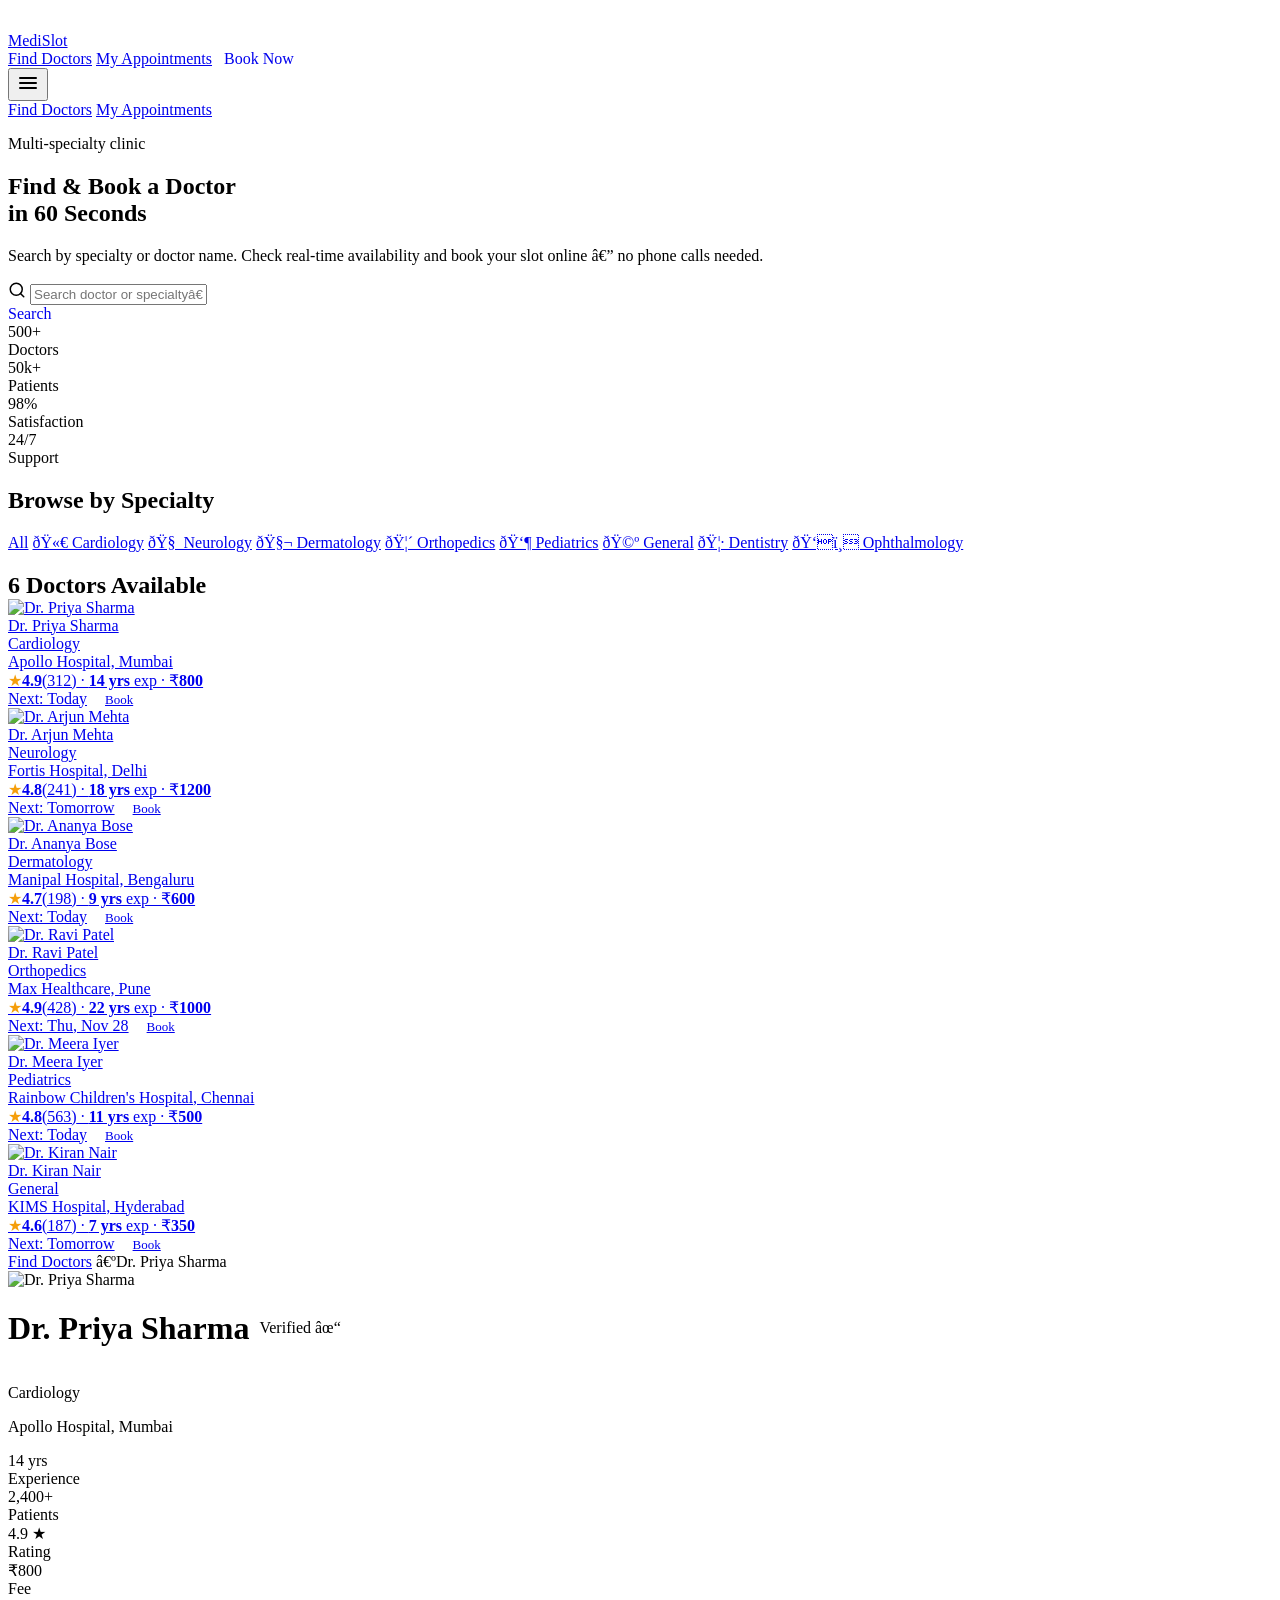
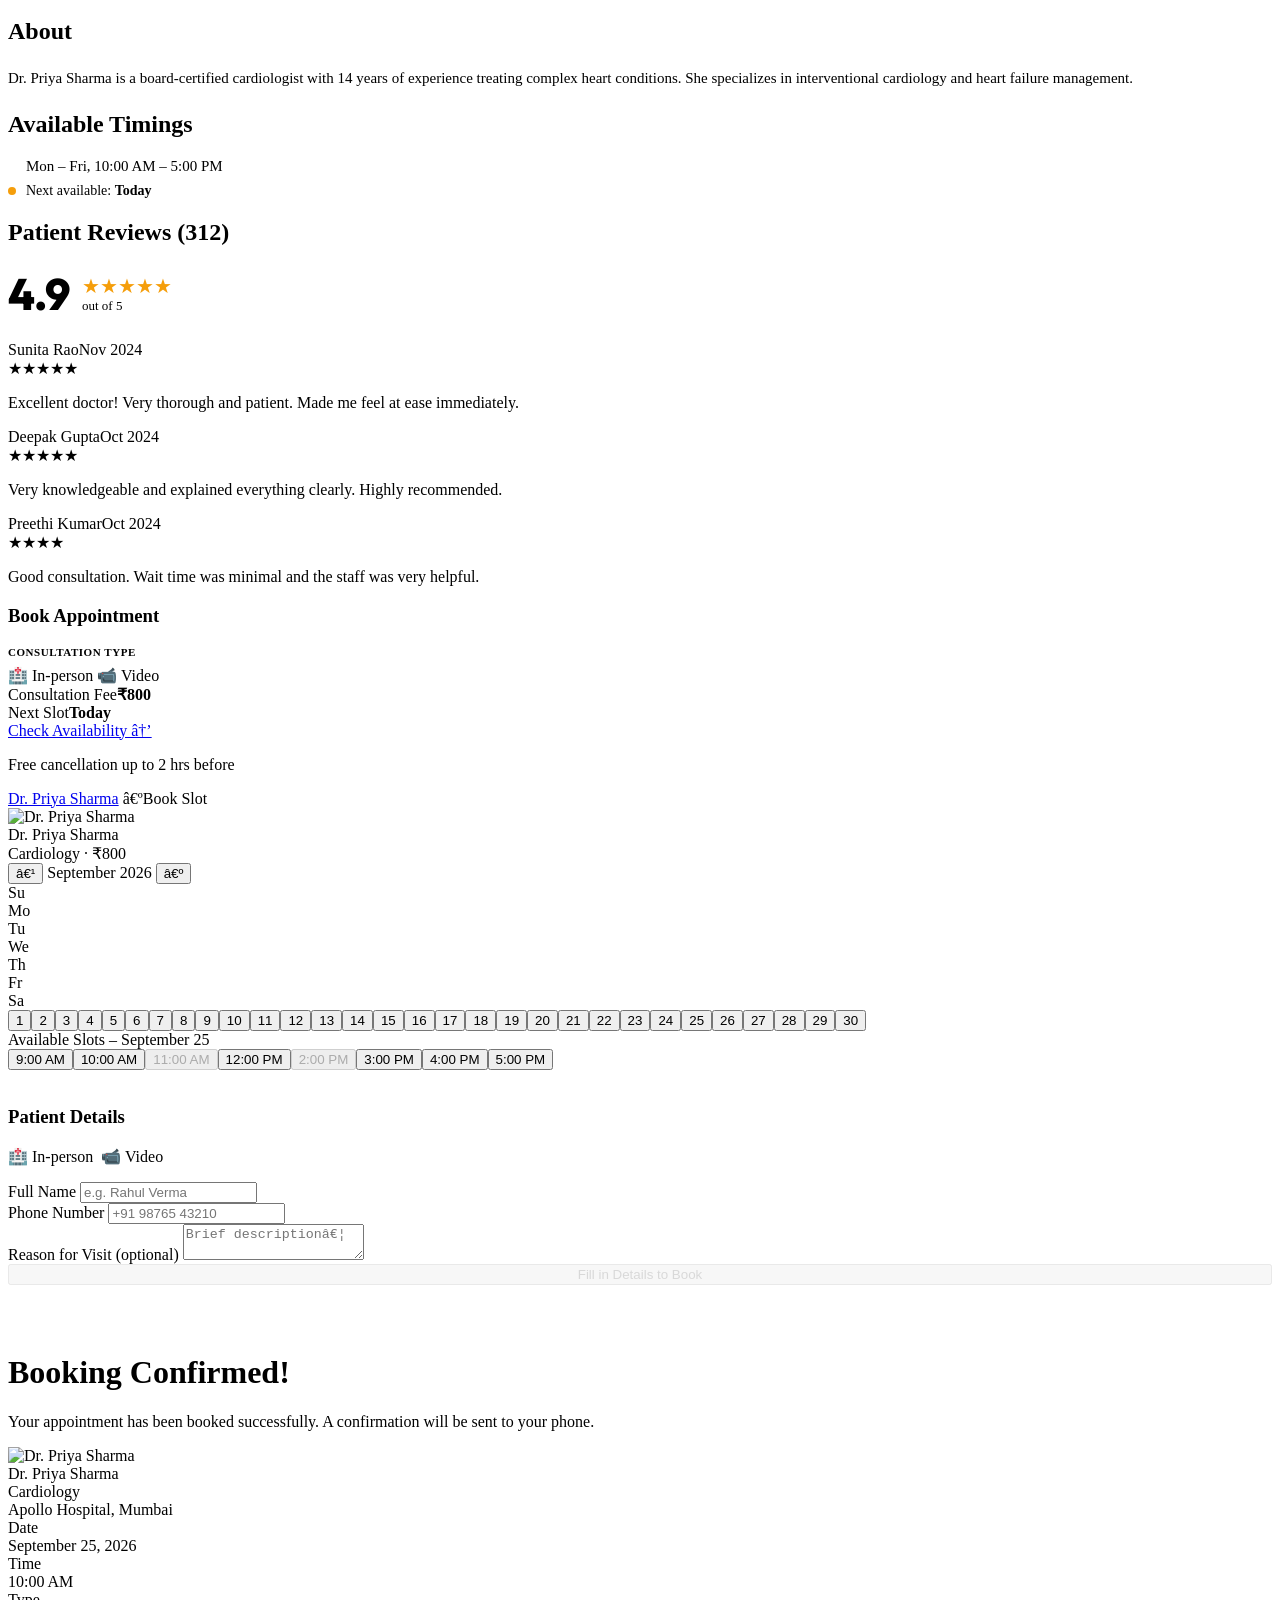
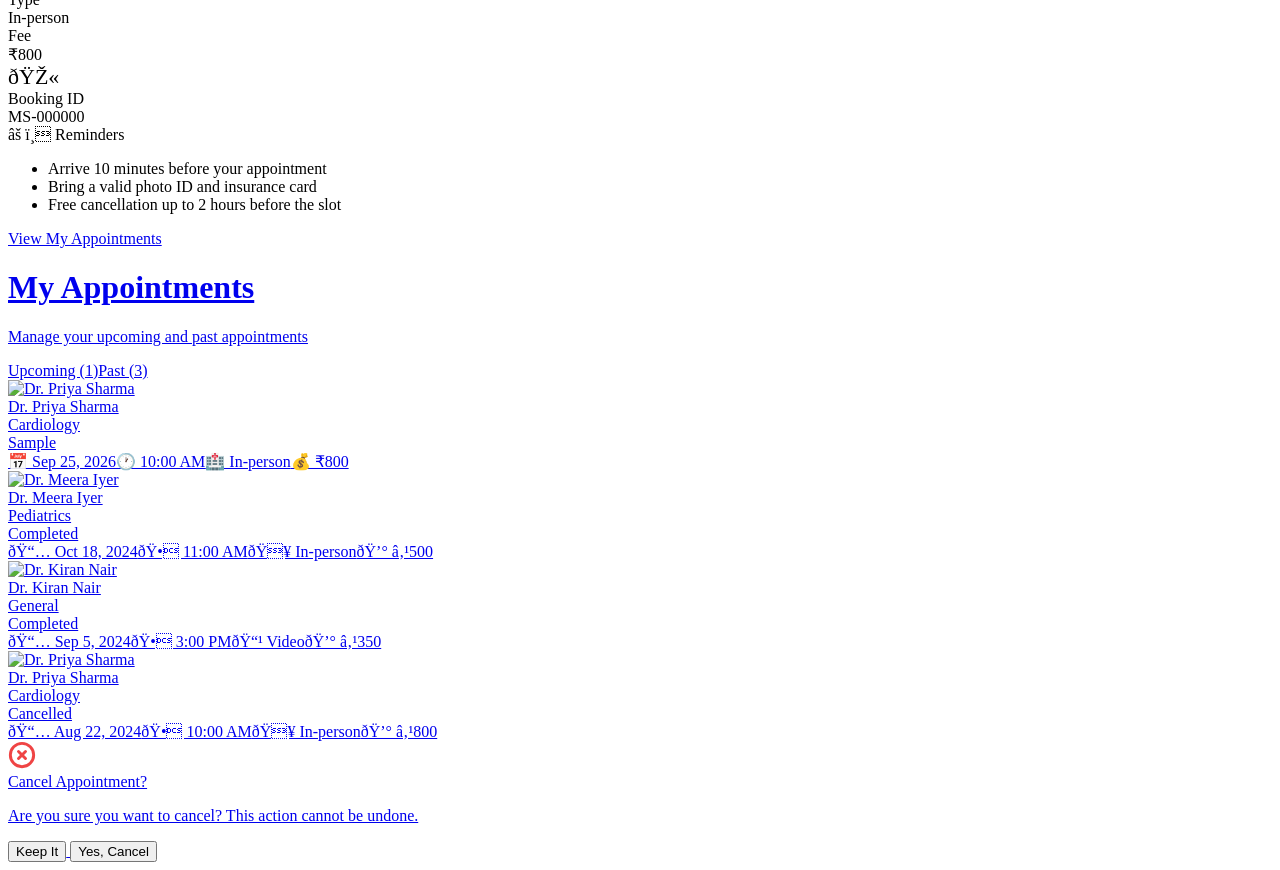
==== index.html @ db2e8d48 "Add files via upload" ====
﻿<!DOCTYPE html>
<html lang="en">
<head>
  <meta charset="UTF-8" />
  <meta name="viewport" content="width=device-width, initial-scale=1.0" />
  <title>MediSlot â€“ Doctor Appointment Booking</title>
  <link rel="preconnect" href="https://fonts.googleapis.com" />
  <link rel="preconnect" href="https://fonts.gstatic.com" crossorigin />
  <link href="https://fonts.googleapis.com/css2?family=Outfit:wght@400;500;600;700;800&family=Inter:wght@400;500;600&display=swap" rel="stylesheet" />
  <link rel="stylesheet" href="css/style.css" />
  </head>
<body>


<!-- NAV -->
<nav class="nav">
  <div class="container nav-inner">
    <a class="nav-logo" href="#home">
      <div class="nav-logo-icon">
        <svg width="20" height="20" viewBox="0 0 24 24" fill="none" stroke="white" stroke-width="2.5" stroke-linecap="round" stroke-linejoin="round"><path d="M22 12h-4l-3 9L9 3l-3 9H2"/></svg>
      </div>
      <span class="nav-logo-text">MediSlot</span>
    </a>
    <div class="nav-links">
      <a class="nav-link active" href="#home">Find Doctors</a>
      <a class="nav-link" href="#appointments">My Appointments</a>
      <a class="btn btn-primary" style="margin-left:8px;text-decoration:none" href="#booking">Book Now</a>
    </div>
    <button class="hamburger" aria-label="Menu">
      <svg width="24" height="24" viewBox="0 0 24 24" fill="none" stroke="currentColor" stroke-width="2" stroke-linecap="round">
        <line x1="4" y1="7" x2="20" y2="7"/><line x1="4" y1="12" x2="20" y2="12"/><line x1="4" y1="17" x2="20" y2="17"/>
      </svg>
    </button>
  </div>
  <div class="mobile-menu" id="mobileMenu">
    <a class="mobile-link active" href="#home">Find Doctors</a>
    <a class="mobile-link" href="#appointments">My Appointments</a>
  </div>
</nav>

<!-- â•â• SCREEN: HOME â•â• -->
<div class="screen active" id="home">
  <section class="hero">
    <div class="container">
      <p class="hero-eyebrow">Multi-specialty clinic</p>
      <h1 class="hero-title">Find &amp; Book a Doctor<br>in 60 Seconds</h1>
      <p class="hero-sub">Search by specialty or doctor name. Check real-time availability and book your slot online â€” no phone calls needed.</p>
      <div class="hero-search">
        <div class="hero-input-wrap">
          <svg width="18" height="18" viewBox="0 0 24 24" fill="none" stroke="currentColor" stroke-width="2" stroke-linecap="round"><circle cx="11" cy="11" r="8"/><path d="m21 21-4.35-4.35"/></svg>
          <input class="hero-input" id="searchInput" type="text" placeholder="Search doctor or specialtyâ€¦" />
        </div>
        <a class="hero-search-btn btn" href="#doctors" style="text-decoration:none">Search</a>
      </div>
      <div class="hero-stats">
        <div><div class="stat-num">500+</div><div class="stat-lbl">Doctors</div></div>
        <div><div class="stat-num">50k+</div><div class="stat-lbl">Patients</div></div>
        <div><div class="stat-num">98%</div><div class="stat-lbl">Satisfaction</div></div>
        <div><div class="stat-num">24/7</div><div class="stat-lbl">Support</div></div>
      </div>
    </div>
  </section>

  <section class="specialties">
    <div class="container">
      <h2 class="section-title">Browse by Specialty</h2>
      <div class="chips">
        <a class="chip" href="#doctors">All</a>
        <a class="chip" href="#doctors">ðŸ«€ Cardiology</a>
        <a class="chip" href="#doctors">ðŸ§  Neurology</a>
        <a class="chip" href="#doctors">ðŸ§¬ Dermatology</a>
        <a class="chip" href="#doctors">ðŸ¦´ Orthopedics</a>
        <a class="chip" href="#doctors">ðŸ‘¶ Pediatrics</a>
        <a class="chip" href="#doctors">ðŸ©º General</a>
        <a class="chip" href="#doctors">ðŸ¦· Dentistry</a>
        <a class="chip" href="#doctors">ðŸ‘ï¸ Ophthalmology</a>
      </div>
    </div>
  </section>

  <section class="doctors" id="doctors">
    <div class="container">
      <div class="doctors-header">
        <h2 class="section-title" id="docCount" style="margin-bottom:0">6 Doctors Available</h2>
      </div>
      <div class="doctors-grid"><a class="card doc-card" href="#profile" aria-label="View Dr. Priya Sharma profile">
 <div class="doc-card-top"><img src="https://images.unsplash.com/photo-1559839734-2b71ea197ec2?w=200&amp;h=200&amp;fit=crop&amp;auto=format" alt="Dr. Priya Sharma" class="doc-avatar"><div style="flex:1;min-width:0"><div class="doc-name">Dr. Priya Sharma</div><div class="doc-spec">Cardiology</div><div class="doc-hosp">Apollo Hospital, Mumbai</div></div></div>
 <div class="doc-meta"><span style="color:#f59e0b">&#9733;</span><strong>4.9</strong><span>(312)</span>&nbsp;&middot;&nbsp;<strong>14 yrs</strong> exp&nbsp;&middot;&nbsp;&#8377;<strong>800</strong></div>
 <div class="doc-footer"><span class="badge badge-teal">Next: Today</span><span class="btn btn-primary" style="padding:8px 18px;font-size:13px">Book</span></div></a><a class="card doc-card" href="#profile" aria-label="View Dr. Arjun Mehta profile">
 <div class="doc-card-top"><img src="https://images.unsplash.com/photo-1612349317150-e413f6a5b16d?w=200&amp;h=200&amp;fit=crop&amp;auto=format" alt="Dr. Arjun Mehta" class="doc-avatar"><div style="flex:1;min-width:0"><div class="doc-name">Dr. Arjun Mehta</div><div class="doc-spec">Neurology</div><div class="doc-hosp">Fortis Hospital, Delhi</div></div></div>
 <div class="doc-meta"><span style="color:#f59e0b">&#9733;</span><strong>4.8</strong><span>(241)</span>&nbsp;&middot;&nbsp;<strong>18 yrs</strong> exp&nbsp;&middot;&nbsp;&#8377;<strong>1200</strong></div>
 <div class="doc-footer"><span class="badge badge-teal">Next: Tomorrow</span><span class="btn btn-primary" style="padding:8px 18px;font-size:13px">Book</span></div></a><a class="card doc-card" href="#profile" aria-label="View Dr. Ananya Bose profile">
 <div class="doc-card-top"><img src="https://images.unsplash.com/photo-1594824476967-48c8b964273f?w=200&amp;h=200&amp;fit=crop&amp;auto=format" alt="Dr. Ananya Bose" class="doc-avatar"><div style="flex:1;min-width:0"><div class="doc-name">Dr. Ananya Bose</div><div class="doc-spec">Dermatology</div><div class="doc-hosp">Manipal Hospital, Bengaluru</div></div></div>
 <div class="doc-meta"><span style="color:#f59e0b">&#9733;</span><strong>4.7</strong><span>(198)</span>&nbsp;&middot;&nbsp;<strong>9 yrs</strong> exp&nbsp;&middot;&nbsp;&#8377;<strong>600</strong></div>
 <div class="doc-footer"><span class="badge badge-teal">Next: Today</span><span class="btn btn-primary" style="padding:8px 18px;font-size:13px">Book</span></div></a><a class="card doc-card" href="#profile" aria-label="View Dr. Ravi Patel profile">
 <div class="doc-card-top"><img src="https://images.unsplash.com/photo-1582750433449-648ed127bb54?w=200&amp;h=200&amp;fit=crop&amp;auto=format" alt="Dr. Ravi Patel" class="doc-avatar"><div style="flex:1;min-width:0"><div class="doc-name">Dr. Ravi Patel</div><div class="doc-spec">Orthopedics</div><div class="doc-hosp">Max Healthcare, Pune</div></div></div>
 <div class="doc-meta"><span style="color:#f59e0b">&#9733;</span><strong>4.9</strong><span>(428)</span>&nbsp;&middot;&nbsp;<strong>22 yrs</strong> exp&nbsp;&middot;&nbsp;&#8377;<strong>1000</strong></div>
 <div class="doc-footer"><span class="badge badge-teal">Next: Thu, Nov 28</span><span class="btn btn-primary" style="padding:8px 18px;font-size:13px">Book</span></div></a><a class="card doc-card" href="#profile" aria-label="View Dr. Meera Iyer profile">
 <div class="doc-card-top"><img src="https://images.unsplash.com/photo-1551601651-2a8555f1a136?w=200&amp;h=200&amp;fit=crop&amp;auto=format" alt="Dr. Meera Iyer" class="doc-avatar"><div style="flex:1;min-width:0"><div class="doc-name">Dr. Meera Iyer</div><div class="doc-spec">Pediatrics</div><div class="doc-hosp">Rainbow Children's Hospital, Chennai</div></div></div>
 <div class="doc-meta"><span style="color:#f59e0b">&#9733;</span><strong>4.8</strong><span>(563)</span>&nbsp;&middot;&nbsp;<strong>11 yrs</strong> exp&nbsp;&middot;&nbsp;&#8377;<strong>500</strong></div>
 <div class="doc-footer"><span class="badge badge-teal">Next: Today</span><span class="btn btn-primary" style="padding:8px 18px;font-size:13px">Book</span></div></a><a class="card doc-card" href="#profile" aria-label="View Dr. Kiran Nair profile">
 <div class="doc-card-top"><img src="https://images.unsplash.com/photo-1537368910025-700350fe46c7?w=200&amp;h=200&amp;fit=crop&amp;auto=format" alt="Dr. Kiran Nair" class="doc-avatar"><div style="flex:1;min-width:0"><div class="doc-name">Dr. Kiran Nair</div><div class="doc-spec">General</div><div class="doc-hosp">KIMS Hospital, Hyderabad</div></div></div>
 <div class="doc-meta"><span style="color:#f59e0b">&#9733;</span><strong>4.6</strong><span>(187)</span>&nbsp;&middot;&nbsp;<strong>7 yrs</strong> exp&nbsp;&middot;&nbsp;&#8377;<strong>350</strong></div>
 <div class="doc-footer"><span class="badge badge-teal">Next: Tomorrow</span><span class="btn btn-primary" style="padding:8px 18px;font-size:13px">Book</span></div></a></div>
      <div id="noResults" style="display:none;text-align:center;padding:4rem 0;color:var(--s400)">
        <div style="font-size:48px;margin-bottom:12px">ðŸ”</div>
        <p style="font-size:18px;font-weight:500">No doctors found</p>
        <p style="font-size:14px;margin-top:6px">Try a different specialty or name</p>
      </div>
    </div>
  </section>
</div>

<!-- â•â• SCREEN: PROFILE â•â• -->
<div class="screen" id="profile">
  <div class="profile">
    <div class="breadcrumb">
      <a href="#home">Find Doctors</a>
      <span>â€º</span><span id="profBc" style="color:var(--s600)">Dr. Priya Sharma</span>
    </div>
    <div class="profile-grid">
      <div>
        <div class="card profile-card">
          <div class="profile-top">
            <img src="https://images.unsplash.com/photo-1559839734-2b71ea197ec2?w=200&amp;h=200&amp;fit=crop&amp;auto=format" alt="Dr. Priya Sharma" class="profile-avatar" />
            <div>
              <div style="display:flex;align-items:center;gap:10px;flex-wrap:wrap;margin-bottom:4px">
                <h1 class="profile-name" id="profName">Dr. Priya Sharma</h1>
                <span class="badge badge-teal">Verified âœ“</span>
              </div>
              <p class="profile-spec" id="profSpec">Cardiology</p>
              <p class="profile-hosp" id="profHosp">Apollo Hospital, Mumbai</p>
              <div class="profile-stats">
                <div><div class="profile-stat-val" id="profExp">14 yrs</div><div class="profile-stat-lbl">Experience</div></div>
                <div><div class="profile-stat-val">2,400+</div><div class="profile-stat-lbl">Patients</div></div>
                <div><div class="profile-stat-val" id="profRating">4.9 &#9733;</div><div class="profile-stat-lbl">Rating</div></div>
                <div><div class="profile-stat-val" id="profFee">&#8377;800</div><div class="profile-stat-lbl">Fee</div></div>
              </div>
            </div>
          </div>
        </div>
        <div class="card section-card">
          <h2>About</h2>
          <p id="profBio" style="color:var(--s600);font-size:15px;line-height:1.75">Dr. Priya Sharma is a board-certified cardiologist with 14 years of experience treating complex heart conditions. She specializes in interventional cardiology and heart failure management.</p>
        </div>
        <div class="card section-card">
          <h2>Available Timings</h2>
          <div style="display:flex;align-items:center;gap:10px;margin-bottom:8px">
            <div style="width:8px;height:8px;border-radius:50%;background:var(--teal);flex-shrink:0"></div>
            <span id="profTimings" style="color:var(--s600);font-size:15px">Mon &ndash; Fri, 10:00 AM &ndash; 5:00 PM</span>
          </div>
          <div style="display:flex;align-items:center;gap:10px">
            <div style="width:8px;height:8px;border-radius:50%;background:#f59e0b;flex-shrink:0"></div>
            <span style="color:var(--s500);font-size:14px">Next available: <strong id="profNext" style="color:var(--s900)">Today</strong></span>
          </div>
        </div>
        <div class="card section-card">
          <h2 id="profRevTitle">Patient Reviews (312)</h2>
          <div style="display:flex;align-items:center;gap:12px;margin-bottom:20px">
            <span id="profRatingBig" style="font-family:'Outfit',sans-serif;font-weight:800;font-size:44px;color:var(--s900)">4.9</span>
            <div>
              <div id="profStars" style="color:#f59e0b;font-size:20px">&#9733;&#9733;&#9733;&#9733;&#9733;</div>
              <div style="color:var(--s400);font-size:13px">out of 5</div>
            </div>
          </div>
          <div class="review-item"><div class="review-header"><div><span class="review-name">Sunita Rao</span><span class="review-date">Nov 2024</span></div><span class="review-stars">&#9733;&#9733;&#9733;&#9733;&#9733;</span></div><p class="review-text">Excellent doctor! Very thorough and patient. Made me feel at ease immediately.</p></div><div class="review-item"><div class="review-header"><div><span class="review-name">Deepak Gupta</span><span class="review-date">Oct 2024</span></div><span class="review-stars">&#9733;&#9733;&#9733;&#9733;&#9733;</span></div><p class="review-text">Very knowledgeable and explained everything clearly. Highly recommended.</p></div><div class="review-item"><div class="review-header"><div><span class="review-name">Preethi Kumar</span><span class="review-date">Oct 2024</span></div><span class="review-stars">&#9733;&#9733;&#9733;&#9733;</span></div><p class="review-text">Good consultation. Wait time was minimal and the staff was very helpful.</p></div>
        </div>
      </div>
      <div>
        <div class="card booking-sidebar">
          <h3 class="sidebar-title">Book Appointment</h3>
          <p style="font-size:11px;color:var(--s400);font-weight:600;text-transform:uppercase;letter-spacing:.05em;margin-bottom:8px">Consultation Type</p>
          <div class="consult-types" id="sbConsult">
            <span class="consult-type">&#127973; In-person</span>
            <span class="consult-type">&#128249; Video</span>
          </div>
          <div class="sidebar-summary">
            <div class="sidebar-row"><span>Consultation Fee</span><strong id="sbFee">&#8377;800</strong></div>
            <div class="sidebar-row"><span>Next Slot</span><strong id="sbNext" style="color:var(--teal-dark)">Today</strong></div>
          </div>
          <a class="btn btn-primary btn-lg" href="#booking">Check Availability â†’</a>
          <p class="sidebar-note">Free cancellation up to 2 hrs before</p>
        </div>
      </div>
    </div>
  </div>
</div>

<!-- â•â• SCREEN: BOOKING â•â• -->
<div class="screen" id="booking">
  <div class="booking">
    <div class="breadcrumb">
      <a href="#profile" id="bkBc">Dr. Priya Sharma</a>
      <span>â€º</span><span style="color:var(--s600)">Book Slot</span>
    </div>
    <div class="card doc-strip">
      <img src="https://images.unsplash.com/photo-1559839734-2b71ea197ec2?w=200&amp;h=200&amp;fit=crop&amp;auto=format" alt="Dr. Priya Sharma" class="strip-avatar" />
      <div>
        <div class="strip-name" id="bkDocName">Dr. Priya Sharma</div>
        <div class="strip-sub" id="bkDocSub">Cardiology &middot; &#8377;800</div>
      </div>
    </div>
    <div class="booking-grid">
      <!-- Calendar -->
      <div class="card cal">
        <div class="cal-nav">
          <button class="cal-btn">â€¹</button>
          <span class="cal-month" id="calLabel">September 2026</span>
          <button class="cal-btn">â€º</button>
        </div>
        <div class="cal-weekdays">
          <div class="cal-wd">Su</div><div class="cal-wd">Mo</div><div class="cal-wd">Tu</div>
          <div class="cal-wd">We</div><div class="cal-wd">Th</div><div class="cal-wd">Fr</div><div class="cal-wd">Sa</div>
        </div>
        <div class="cal-days"><div></div><div></div><button class="cal-day" type="button">1</button><button class="cal-day" type="button">2</button><button class="cal-day" type="button">3</button><button class="cal-day" type="button">4</button><button class="cal-day" type="button">5</button><button class="cal-day" type="button">6</button><button class="cal-day" type="button">7</button><button class="cal-day" type="button">8</button><button class="cal-day" type="button">9</button><button class="cal-day" type="button">10</button><button class="cal-day" type="button">11</button><button class="cal-day" type="button">12</button><button class="cal-day" type="button">13</button><button class="cal-day" type="button">14</button><button class="cal-day" type="button">15</button><button class="cal-day" type="button">16</button><button class="cal-day" type="button">17</button><button class="cal-day" type="button">18</button><button class="cal-day" type="button">19</button><button class="cal-day" type="button">20</button><button class="cal-day" type="button">21</button><button class="cal-day" type="button">22</button><button class="cal-day" type="button">23</button><button class="cal-day" type="button">24</button><button class="cal-day selected" type="button">25</button><button class="cal-day" type="button">26</button><button class="cal-day" type="button">27</button><button class="cal-day" type="button">28</button><button class="cal-day" type="button">29</button><button class="cal-day" type="button">30</button></div>
      </div>
      <!-- Slots + Form -->
      <div style="display:flex;flex-direction:column;gap:18px">
        <div class="card slots">
          <div class="slots-title">Available Slots &ndash; September 25</div><div class="slots-grid"><button class="slot" type="button">9:00 AM</button><button class="slot" type="button">10:00 AM</button><button class="slot unavail" type="button" disabled>11:00 AM</button><button class="slot" type="button">12:00 PM</button><button class="slot unavail" type="button" disabled>2:00 PM</button><button class="slot" type="button">3:00 PM</button><button class="slot" type="button">4:00 PM</button><button class="slot" type="button">5:00 PM</button></div>
        </div>
        <div class="card patient-form">
          <h3>Patient Details</h3>
          <div style="display:flex;gap:8px;margin-bottom:16px">
            <span class="consult-type">&#127973; In-person</span>
            <span class="consult-type">&#128249; Video</span>
          </div>
          <div class="form-field">
            <label class="form-label">Full Name</label>
            <input class="form-input" id="patName" type="text" placeholder="e.g. Rahul Verma" />
          </div>
          <div class="form-field">
            <label class="form-label">Phone Number</label>
            <input class="form-input" id="patPhone" type="tel" placeholder="+91 98765 43210" />
          </div>
          <div class="form-field">
            <label class="form-label">Reason for Visit (optional)</label>
            <textarea class="form-textarea" id="patReason" placeholder="Brief descriptionâ€¦"></textarea>
          </div>
          <button class="btn btn-primary btn-lg" style="width:100%;opacity:.45;cursor:not-allowed" disabled>Fill in Details to Book</button>
        </div>
      </div>
    </div>
  </div>
</div>

<!-- â•â• SCREEN: CONFIRMATION â•â• -->
<div class="screen" id="confirmation">
  <div class="confirm">
    <div class="confirm-check">
      <svg width="44" height="44" viewBox="0 0 24 24" fill="none" stroke="white" stroke-width="3" stroke-linecap="round" stroke-linejoin="round"><polyline points="20 6 9 17 4 12"/></svg>
    </div>
    <h1 class="confirm-title">Booking Confirmed!</h1>
    <p class="confirm-sub">Your appointment has been booked successfully. A confirmation will be sent to your phone.</p>
    <div class="card confirm-card">
      <div class="confirm-doc-row">
        <img src="https://images.unsplash.com/photo-1559839734-2b71ea197ec2?w=200&amp;h=200&amp;fit=crop&amp;auto=format" alt="Dr. Priya Sharma" class="confirm-avatar" />
        <div>
          <div class="confirm-doc-name" id="cfName">Dr. Priya Sharma</div>
          <div class="confirm-doc-spec" id="cfSpec">Cardiology</div>
          <div class="confirm-doc-hosp" id="cfHosp">Apollo Hospital, Mumbai</div>
        </div>
      </div>
      <div class="confirm-details">
        <div><div class="confirm-lbl">Date</div><div class="confirm-val" id="cfDate">September 25, 2026</div></div>
        <div><div class="confirm-lbl">Time</div><div class="confirm-val" id="cfTime">10:00 AM</div></div>
        <div><div class="confirm-lbl">Type</div><div class="confirm-val" id="cfType">In-person</div></div>
        <div><div class="confirm-lbl">Fee</div><div class="confirm-val" id="cfFee">&#8377;800</div></div>
      </div>
      <div class="confirm-id">
        <span style="font-size:22px">ðŸŽ«</span>
        <div>
          <div class="confirm-id-lbl">Booking ID</div>
          <div class="confirm-id-val" id="cfId">MS-000000</div>
        </div>
      </div>
    </div>
    <div class="reminder">
      <div class="reminder-title">âš ï¸ Reminders</div>
      <ul>
        <li>Arrive 10 minutes before your appointment</li>
        <li>Bring a valid photo ID and insurance card</li>
        <li>Free cancellation up to 2 hours before the slot</li>
      </ul>
    </div>
    <div class="confirm-actions">
      <a class="btn btn-primary btn-lg" href="#appointments">View My Appointments</a>
      <a class="btn btn-primary btn-lg" href="#home"</a>
    </div>
  </div>
</div>

<!-- â•â• SCREEN: APPOINTMENTS â•â• -->
<div class="screen" id="appointments">
  <div class="appts">
    <h1 class="appts-title">My Appointments</h1>
    <p class="appts-sub">Manage your upcoming and past appointments</p>
    <div class="tabs"><span class="tab active">Upcoming (1)</span><span class="tab">Past (3)</span></div>
    <div class="card appt-card"><div class="appt-inner"><img src="https://images.unsplash.com/photo-1559839734-2b71ea197ec2?w=200&amp;h=200&amp;fit=crop&amp;auto=format" alt="Dr. Priya Sharma" class="appt-img"><div class="appt-body"><div class="appt-header"><div><div class="appt-name">Dr. Priya Sharma</div><div class="appt-spec">Cardiology</div></div><span class="badge badge-teal">Sample</span></div><div class="appt-meta"><span>&#128197; Sep 25, 2026</span><span>&#128336; 10:00 AM</span><span>&#127973; In-person</span><span>&#128176; &#8377;800</span></div></div></div></div>
    <div id="panel-past">
      <div class="card appt-card">
        <div class="appt-inner">
          <img src="https://images.unsplash.com/photo-1551601651-2a8555f1a136?w=200&h=200&fit=crop&auto=format" alt="Dr. Meera Iyer" class="appt-img" />
          <div class="appt-body">
            <div class="appt-header">
              <div><div class="appt-name">Dr. Meera Iyer</div><div class="appt-spec">Pediatrics</div></div>
              <span class="badge badge-green">Completed</span>
            </div>
            <div class="appt-meta"><span>ðŸ“… Oct 18, 2024</span><span>ðŸ• 11:00 AM</span><span>ðŸ¥ In-person</span><span>ðŸ’° â‚¹500</span></div>
          </div>
        </div>
      </div>
      <div class="card appt-card">
        <div class="appt-inner">
          <img src="https://images.unsplash.com/photo-1537368910025-700350fe46c7?w=200&h=200&fit=crop&auto=format" alt="Dr. Kiran Nair" class="appt-img" />
          <div class="appt-body">
            <div class="appt-header">
              <div><div class="appt-name">Dr. Kiran Nair</div><div class="appt-spec">General</div></div>
              <span class="badge badge-green">Completed</span>
            </div>
            <div class="appt-meta"><span>ðŸ“… Sep 5, 2024</span><span>ðŸ• 3:00 PM</span><span>ðŸ“¹ Video</span><span>ðŸ’° â‚¹350</span></div>
          </div>
        </div>
      </div>
      <div class="card appt-card">
        <div class="appt-inner">
          <img src="https://images.unsplash.com/photo-1559839734-2b71ea197ec2?w=200&h=200&fit=crop&auto=format" alt="Dr. Priya Sharma" class="appt-img" />
          <div class="appt-body">
            <div class="appt-header">
              <div><div class="appt-name">Dr. Priya Sharma</div><div class="appt-spec">Cardiology</div></div>
              <span class="badge badge-red">Cancelled</span>
            </div>
            <div class="appt-meta"><span>ðŸ“… Aug 22, 2024</span><span>ðŸ• 10:00 AM</span><span>ðŸ¥ In-person</span><span>ðŸ’° â‚¹800</span></div>
          </div>
        </div>
      </div>
    </div>
  </div>
</div>

<!-- Cancel modal -->
<div class="modal-overlay" id="cancelModal">
  <div class="modal">
    <div class="modal-icon">
      <svg width="28" height="28" viewBox="0 0 24 24" fill="none" stroke="#ef4444" stroke-width="2.5" stroke-linecap="round"><circle cx="12" cy="12" r="10"/><line x1="15" y1="9" x2="9" y2="15"/><line x1="9" y1="9" x2="15" y2="15"/></svg>
    </div>
    <div class="modal-title">Cancel Appointment?</div>
    <p class="modal-sub">Are you sure you want to cancel? This action cannot be undone.</p>
    <div class="modal-actions">
      <button class="btn btn-outline btn-lg">Keep It</button>
      <button class="btn btn-danger btn-lg">Yes, Cancel</button>
    </div>
  </div>
</div>


</body>
</html>
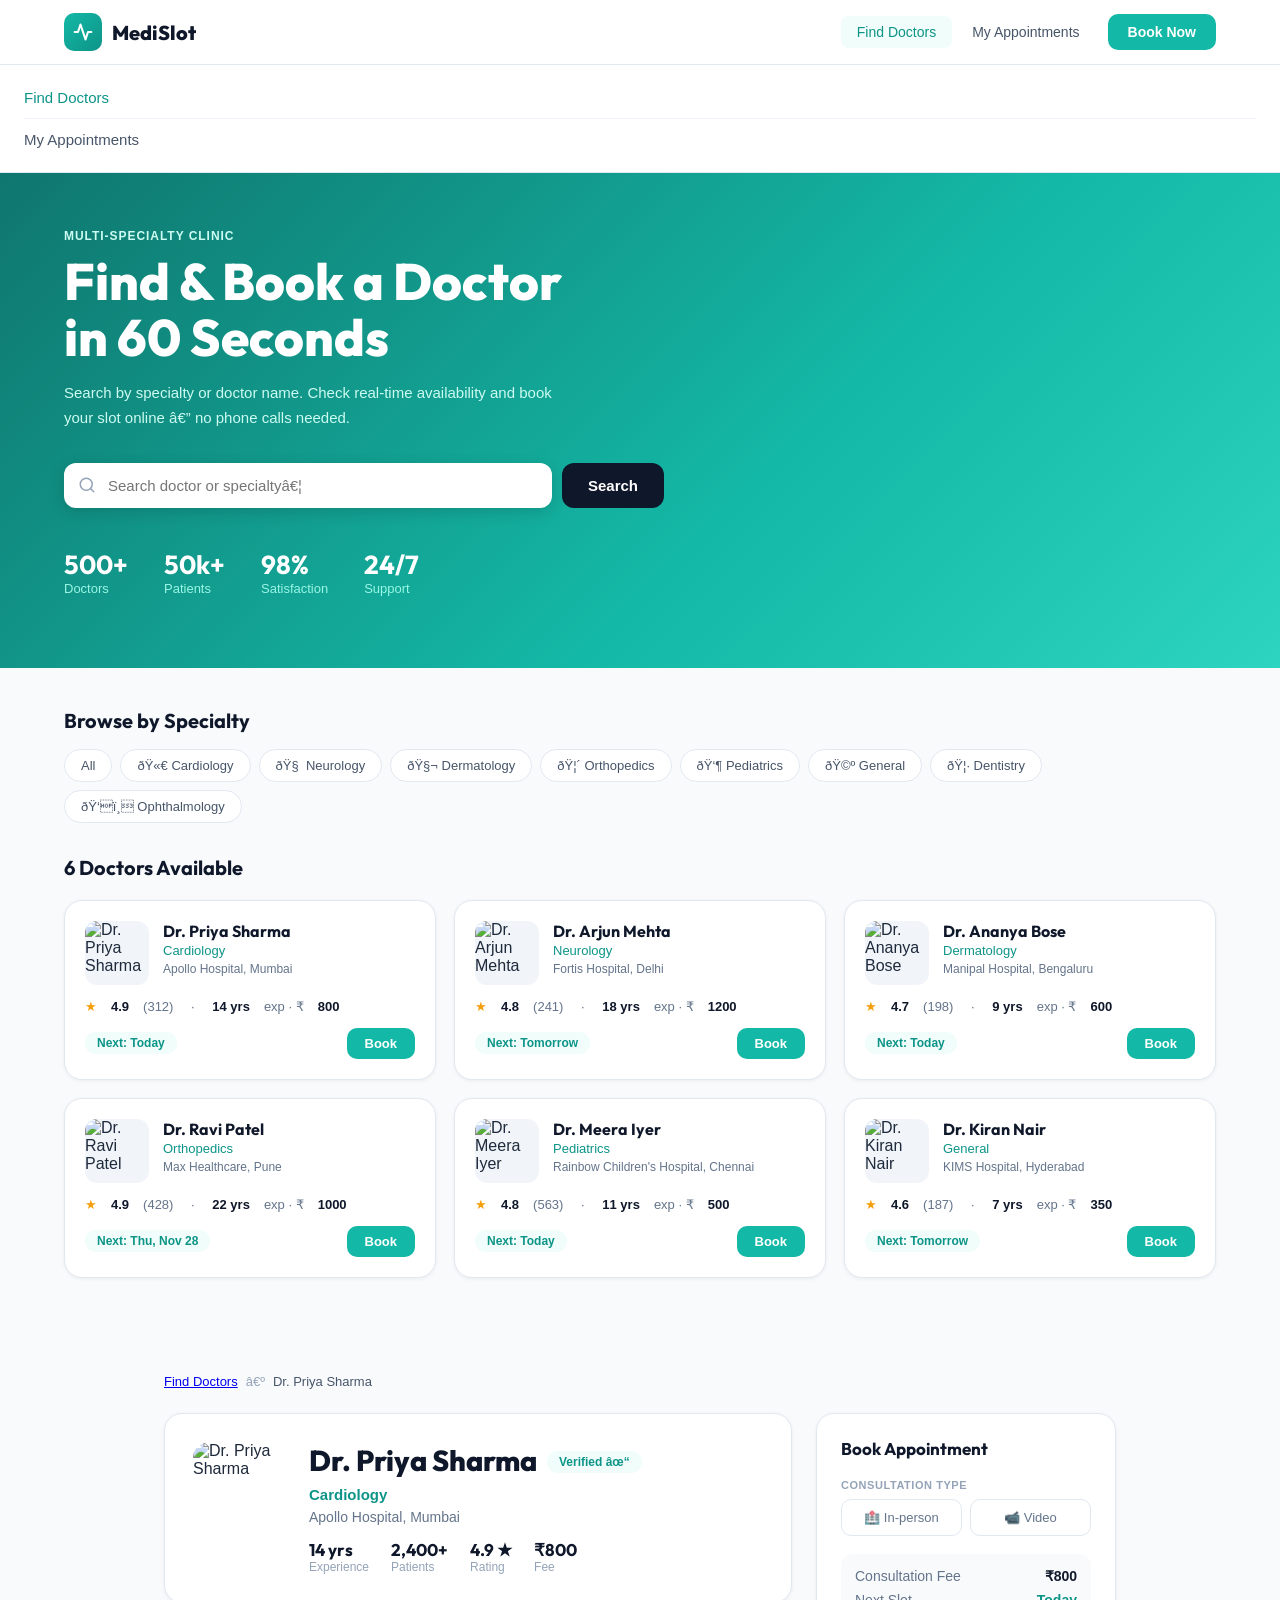
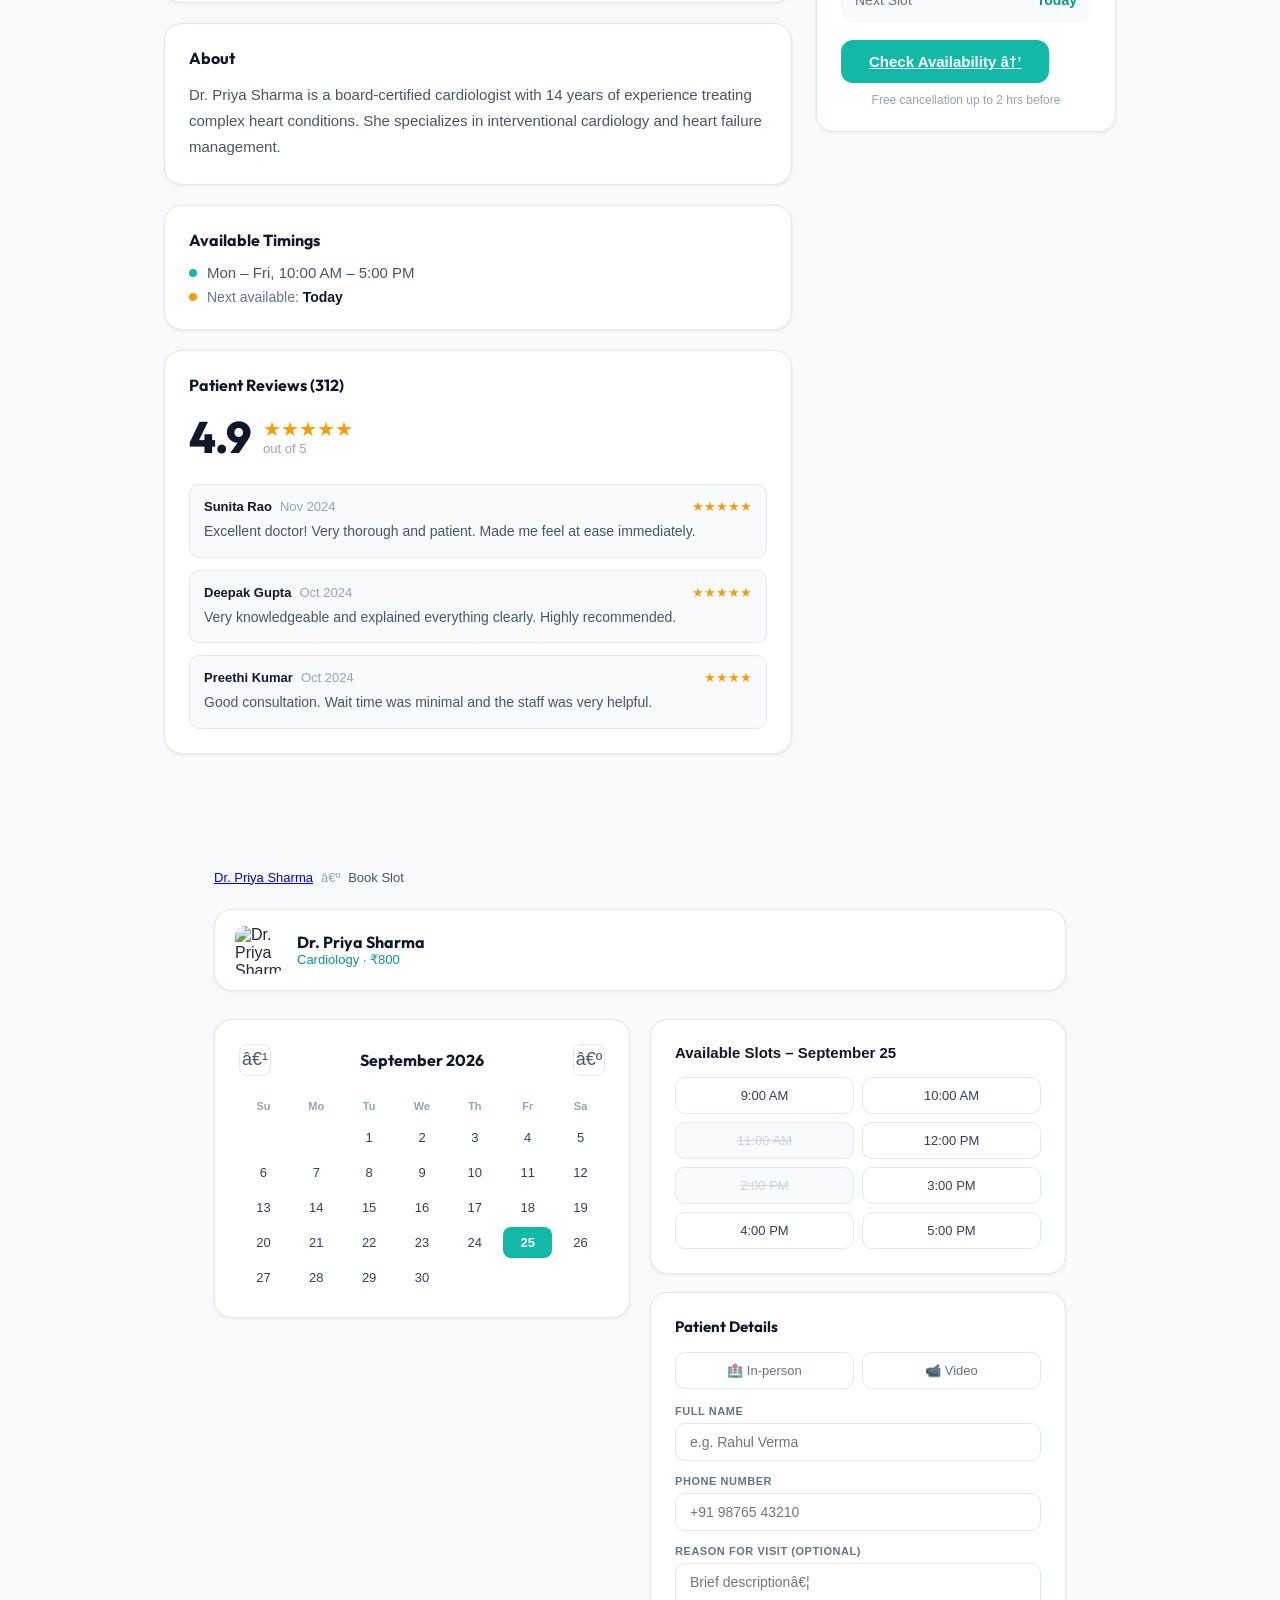
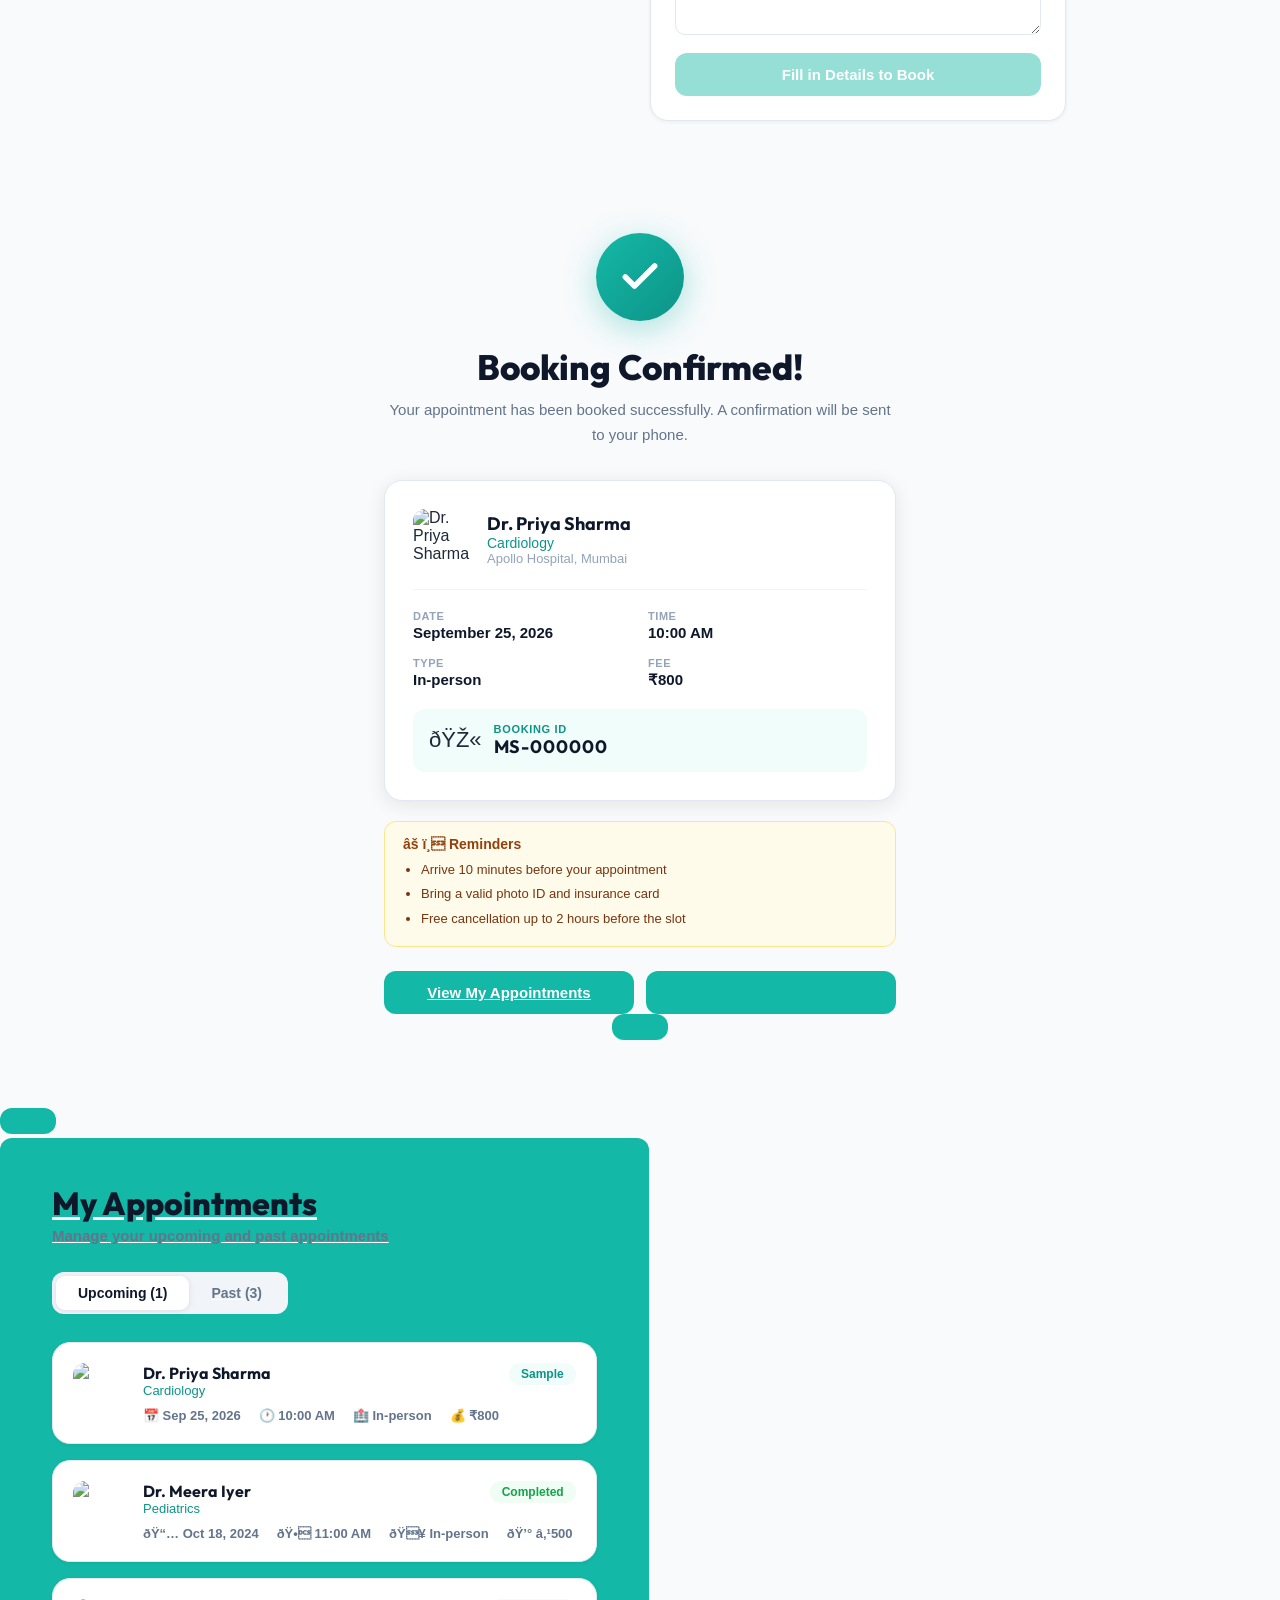
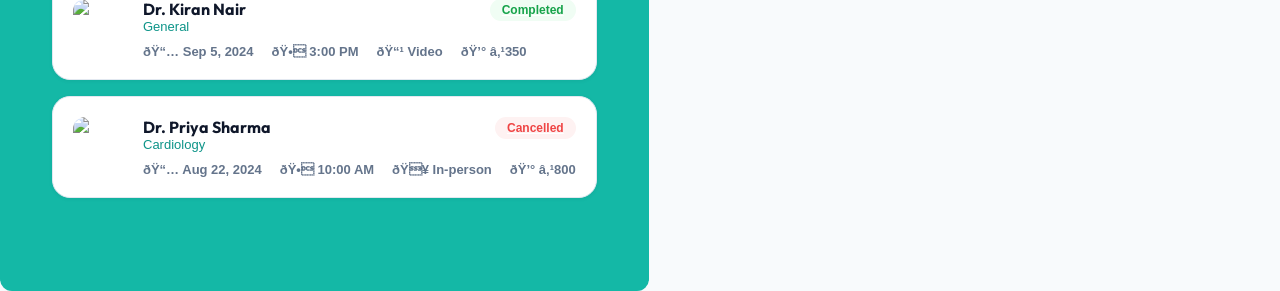
==== commit c308eefd: "Update index.html" ====
--- a/index.html
+++ b/index.html
@@ -7,7 +7,7 @@
   <link rel="preconnect" href="https://fonts.googleapis.com" />
   <link rel="preconnect" href="https://fonts.gstatic.com" crossorigin />
   <link href="https://fonts.googleapis.com/css2?family=Outfit:wght@400;500;600;700;800&family=Inter:wght@400;500;600&display=swap" rel="stylesheet" />
-  <link rel="stylesheet" href="css/style.css" />
+  <link rel="stylesheet" href="style.css" />
   </head>
 <body>
 
--- a/style.css
+++ b/style.css
@@ -0,0 +1,244 @@
+
+    /* ── Reset ── */
+    *, *::before, *::after { box-sizing: border-box; margin: 0; padding: 0; }
+    html { scroll-behavior: smooth; }
+    body { font-family: 'Inter', sans-serif; background: #f8fafc; color: #1e293b; min-height: 100vh; }
+    h1,h2,h3,h4,h5 { font-family: 'Outfit', sans-serif; }
+    button { cursor: pointer; font-family: 'Inter', sans-serif; }
+    img { display: block; }
+
+    /* ── Tokens ── */
+    :root {
+      --teal: #14b8a6; --teal-dark: #0d9488; --teal-deep: #0f766e;
+      --teal-light: #f0fdfa; --teal-pale: #ccfbf1;
+      --s50: #f8fafc; --s100: #f1f5f9; --s200: #e2e8f0; --s300: #cbd5e1;
+      --s400: #94a3b8; --s500: #64748b; --s600: #475569; --s700: #334155; --s900: #0f172a;
+      --radius: 14px; --shadow-sm: 0 1px 4px rgba(0,0,0,.06); --shadow-md: 0 4px 20px rgba(0,0,0,.09);
+    }
+
+    /* ── Scrollbar ── */
+    ::-webkit-scrollbar { width: 5px; } ::-webkit-scrollbar-track { background: transparent; }
+    ::-webkit-scrollbar-thumb { background: var(--s300); border-radius: 3px; }
+
+    /* ── Utilities ── */
+    .container { max-width: 1200px; margin: 0 auto; padding: 0 1.5rem; }
+    .card { background: #fff; border-radius: 18px; border: 1px solid var(--s200); box-shadow: var(--shadow-sm); }
+    .badge { display: inline-flex; align-items: center; gap: 4px; padding: 4px 12px; border-radius: 100px; font-size: 12px; font-weight: 600; }
+    .badge-teal  { background: var(--teal-light); color: var(--teal-dark); }
+    .badge-green { background: #f0fdf4; color: #16a34a; }
+    .badge-red   { background: #fef2f2; color: #ef4444; }
+    .btn { display: inline-flex; align-items: center; justify-content: center; border: none; border-radius: 10px; padding: 10px 20px; font-weight: 600; font-size: 14px; transition: opacity .15s, transform .1s; }
+    .btn:active { transform: scale(.98); }
+    .btn-primary { background: var(--teal); color: #fff; }
+    .btn-primary:hover { background: var(--teal-dark); }
+    .btn-outline { background: #fff; color: var(--s600); border: 1.5px solid var(--s200); }
+    .btn-outline:hover { border-color: var(--teal); color: var(--teal-dark); }
+    .btn-danger  { background: #ef4444; color: #fff; }
+    .btn-lg { padding: 13px 28px; font-size: 15px; border-radius: 12px; }
+
+    /* ══ NAV ══ */
+    .nav { background: #fff; border-bottom: 1px solid var(--s200); position: sticky; top: 0; z-index: 100; }
+    .nav-inner { display: flex; align-items: center; justify-content: space-between; height: 64px; }
+    .nav-logo { display: flex; align-items: center; gap: 10px; background: none; border: none; }
+    .nav-logo-icon { width: 38px; height: 38px; border-radius: 10px; background: linear-gradient(135deg, var(--teal), var(--teal-dark)); display: flex; align-items: center; justify-content: center; }
+    .nav-logo-text { font-family: 'Outfit', sans-serif; font-weight: 800; font-size: 20px; color: var(--s900); }
+    .nav-links { display: flex; align-items: center; gap: 4px; }
+    .nav-link { padding: 8px 16px; border-radius: 8px; border: none; background: transparent; font-weight: 500; font-size: 14px; color: var(--s600); transition: background .15s, color .15s; }
+    .nav-link:hover, .nav-link.active { background: var(--teal-light); color: var(--teal-dark); }
+    .hamburger { display: none; background: none; border: none; padding: 8px; color: var(--s600); }
+    .mobile-menu { display: none; flex-direction: column; border-top: 1px solid var(--s200); padding: 12px 1.5rem; background: #fff; }
+    .mobile-menu.open { display: flex; }
+    .mobile-link { padding: 12px 0; border: none; background: none; text-align: left; font-weight: 500; font-size: 15px; color: var(--s600); border-bottom: 1px solid var(--s100); }
+    .mobile-link:last-child { border-bottom: none; }
+    .mobile-link.active { color: var(--teal-dark); }
+
+    /* ══ SCREENS ══ */
+    .screen { display: block; }
+
+    /* ══ HOME – HERO ══ */
+    .hero { background: linear-gradient(135deg, #0f766e 0%, var(--teal) 60%, #2dd4bf 100%); padding: 3.5rem 1.5rem 4.5rem; }
+    .hero-eyebrow { color: var(--teal-pale); font-size: 12px; font-weight: 600; letter-spacing: .08em; text-transform: uppercase; margin-bottom: 10px; }
+    .hero-title { font-size: clamp(2rem, 5vw, 3.2rem); font-weight: 800; color: #fff; line-height: 1.1; margin-bottom: 14px; }
+    .hero-sub { color: var(--teal-pale); font-size: 15px; max-width: 500px; margin-bottom: 32px; line-height: 1.7; }
+    .hero-search { display: flex; gap: 10px; max-width: 600px; flex-wrap: wrap; }
+    .hero-input-wrap { flex: 1; min-width: 220px; position: relative; }
+    .hero-input-wrap svg { position: absolute; left: 14px; top: 50%; transform: translateY(-50%); color: var(--s400); pointer-events: none; }
+    .hero-input { width: 100%; padding: 14px 14px 14px 44px; border-radius: 12px; border: none; font-size: 15px; font-family: 'Inter', sans-serif; outline: none; box-shadow: 0 4px 16px rgba(0,0,0,.14); }
+    .hero-search-btn { padding: 14px 26px; border-radius: 12px; border: none; background: var(--s900); color: #fff; font-weight: 600; font-size: 15px; }
+    .hero-stats { display: flex; gap: 36px; margin-top: 40px; flex-wrap: wrap; }
+    .stat-num { font-family: 'Outfit', sans-serif; font-weight: 700; font-size: 26px; color: #fff; }
+    .stat-lbl { color: #99f6e4; font-size: 13px; }
+
+    /* ── Specialties ── */
+    .specialties { padding: 2.5rem 0 0; }
+    .section-title { font-family: 'Outfit', sans-serif; font-weight: 700; font-size: 20px; color: var(--s900); margin-bottom: 16px; }
+    .chips { display: flex; gap: 8px; flex-wrap: wrap; }
+    .chip { display: inline-flex; align-items: center; gap: 6px; padding: 8px 16px; border-radius: 100px; border: 1.5px solid var(--s200); background: #fff; color: var(--s600); font-size: 13px; font-weight: 500; transition: all .15s; }
+    .chip:hover, .chip.active { border-color: var(--teal); background: var(--teal-light); color: var(--teal-dark); }
+
+    /* ── Doctor cards ── */
+    .doctors { padding: 2rem 0 4rem; }
+    .doctors-header { display: flex; align-items: center; justify-content: space-between; margin-bottom: 20px; }
+    .doctors-grid { display: grid; grid-template-columns: repeat(auto-fill, minmax(300px, 1fr)); gap: 18px; }
+    .doc-card { padding: 20px; transition: box-shadow .2s, border-color .2s; }
+    .doc-card:hover { box-shadow: 0 8px 28px rgba(20,184,166,.15); border-color: #99f6e4; }
+    .doc-card-top { display: flex; gap: 14px; }
+    .doc-avatar { width: 64px; height: 64px; border-radius: 12px; object-fit: cover; background: var(--s100); flex-shrink: 0; }
+    .doc-name { font-family: 'Outfit', sans-serif; font-weight: 700; font-size: 16px; color: var(--s900); margin-bottom: 2px; }
+    .doc-spec { color: var(--teal-dark); font-size: 13px; font-weight: 500; margin-bottom: 4px; }
+    .doc-hosp { color: var(--s500); font-size: 12px; white-space: nowrap; overflow: hidden; text-overflow: ellipsis; }
+    .doc-meta { display: flex; gap: 14px; margin-top: 14px; flex-wrap: wrap; font-size: 13px; color: var(--s500); }
+    .doc-meta strong { color: var(--s900); font-weight: 600; }
+    .doc-footer { display: flex; align-items: center; justify-content: space-between; margin-top: 14px; }
+
+    /* ══ PROFILE ══ */
+    .profile { padding: 2rem 1.5rem 4rem; max-width: 1000px; margin: 0 auto; }
+    .breadcrumb { display: flex; align-items: center; gap: 8px; font-size: 13px; color: var(--s400); margin-bottom: 24px; }
+    .breadcrumb button { background: none; border: none; color: var(--teal-dark); font-weight: 500; font-size: 13px; }
+    .profile-grid { display: grid; grid-template-columns: 1fr 300px; gap: 24px; align-items: start; }
+    .profile-card { padding: 28px; margin-bottom: 20px; }
+    .profile-top { display: flex; gap: 20px; align-items: flex-start; flex-wrap: wrap; }
+    .profile-avatar { width: 96px; height: 96px; border-radius: 16px; object-fit: cover; flex-shrink: 0; }
+    .profile-name { font-size: clamp(1.4rem, 3vw, 1.8rem); font-weight: 800; color: var(--s900); margin-bottom: 4px; }
+    .profile-spec { color: var(--teal-dark); font-weight: 600; font-size: 15px; margin-bottom: 6px; }
+    .profile-hosp { color: var(--s500); font-size: 14px; margin-bottom: 14px; }
+    .profile-stats { display: flex; gap: 22px; flex-wrap: wrap; }
+    .profile-stat-val { font-family: 'Outfit', sans-serif; font-weight: 700; font-size: 17px; color: var(--s900); }
+    .profile-stat-lbl { font-size: 12px; color: var(--s400); }
+    .section-card { padding: 24px; margin-bottom: 20px; }
+    .section-card h2 { font-size: 16px; font-weight: 700; color: var(--s900); margin-bottom: 14px; }
+    .review-item { padding: 14px; background: var(--s50); border-radius: 10px; border: 1px solid var(--s200); margin-bottom: 12px; }
+    .review-item:last-child { margin-bottom: 0; }
+    .review-header { display: flex; justify-content: space-between; margin-bottom: 6px; font-size: 13px; }
+    .review-name { font-weight: 600; color: var(--s900); }
+    .review-date { color: var(--s400); margin-left: 8px; }
+    .review-stars { color: #f59e0b; }
+    .review-text { font-size: 14px; color: var(--s600); line-height: 1.6; }
+    /* Sidebar */
+    .booking-sidebar { position: sticky; top: 80px; padding: 24px; }
+    .sidebar-title { font-size: 17px; font-weight: 700; color: var(--s900); margin-bottom: 20px; }
+    .consult-types { display: flex; gap: 8px; margin-bottom: 18px; }
+    .consult-type { flex: 1; padding: 10px; border-radius: 10px; border: 1.5px solid var(--s200); background: #fff; font-size: 13px; font-weight: 500; color: var(--s500); text-align: center; transition: all .15s; }
+    .consult-type.active { border-color: var(--teal); background: var(--teal-light); color: var(--teal-dark); }
+    .sidebar-summary { background: var(--s50); border-radius: 12px; padding: 14px; margin-bottom: 18px; }
+    .sidebar-row { display: flex; justify-content: space-between; font-size: 14px; color: var(--s500); margin-bottom: 8px; }
+    .sidebar-row:last-child { margin-bottom: 0; }
+    .sidebar-row strong { color: var(--s900); }
+    .sidebar-note { font-size: 12px; color: var(--s400); text-align: center; margin-top: 10px; }
+
+    /* ══ BOOKING ══ */
+    .booking { padding: 2rem 1.5rem 4rem; max-width: 900px; margin: 0 auto; }
+    .doc-strip { display: flex; align-items: center; gap: 14px; padding: 16px 20px; margin-bottom: 28px; }
+    .strip-avatar { width: 48px; height: 48px; border-radius: 10px; object-fit: cover; }
+    .strip-name { font-family: 'Outfit', sans-serif; font-weight: 700; font-size: 16px; color: var(--s900); }
+    .strip-sub { color: var(--teal-dark); font-size: 13px; font-weight: 500; }
+    .booking-grid { display: grid; grid-template-columns: 1fr 1fr; gap: 20px; align-items: start; }
+    /* Calendar */
+    .cal { padding: 24px; }
+    .cal-nav { display: flex; align-items: center; justify-content: space-between; margin-bottom: 20px; }
+    .cal-btn { width: 32px; height: 32px; border-radius: 8px; border: 1px solid var(--s200); background: #fff; color: var(--s600); font-size: 18px; display: flex; align-items: center; justify-content: center; }
+    .cal-month { font-family: 'Outfit', sans-serif; font-weight: 700; font-size: 16px; color: var(--s900); }
+    .cal-weekdays { display: grid; grid-template-columns: repeat(7, 1fr); gap: 4px; margin-bottom: 6px; }
+    .cal-wd { text-align: center; font-size: 11px; font-weight: 600; color: var(--s400); padding: 4px 0; }
+    .cal-days { display: grid; grid-template-columns: repeat(7, 1fr); gap: 4px; }
+    .cal-day { padding: 8px 0; border-radius: 8px; border: none; background: transparent; font-size: 13px; color: var(--s700); text-align: center; transition: background .12s, color .12s; }
+    .cal-day:hover:not(:disabled) { background: var(--s100); }
+    .cal-day.selected { background: var(--teal) !important; color: #fff !important; font-weight: 700; }
+    .cal-day:disabled { color: var(--s300); cursor: not-allowed; }
+    /* Slots */
+    .slots { padding: 24px; }
+    .slots-title { font-size: 15px; font-weight: 700; color: var(--s900); margin-bottom: 16px; }
+    .slots-grid { display: grid; grid-template-columns: 1fr 1fr; gap: 8px; }
+    .slot { padding: 10px; border-radius: 10px; border: 1.5px solid var(--s200); background: #fff; font-size: 13px; color: var(--s700); text-align: center; transition: all .12s; }
+    .slot:hover:not(:disabled) { border-color: var(--teal); color: var(--teal-dark); }
+    .slot.selected { border-color: var(--teal); background: var(--teal-light); color: var(--teal-dark); font-weight: 600; }
+    .slot.unavail { color: var(--s300); text-decoration: line-through; cursor: not-allowed; background: var(--s50); }
+    /* Form */
+    .patient-form { padding: 24px; }
+    .patient-form h3 { font-size: 15px; font-weight: 700; color: var(--s900); margin-bottom: 16px; }
+    .form-field { margin-bottom: 14px; }
+    .form-label { display: block; font-size: 11px; font-weight: 600; color: var(--s500); text-transform: uppercase; letter-spacing: .05em; margin-bottom: 6px; }
+    .form-input, .form-textarea { width: 100%; padding: 10px 14px; border-radius: 10px; border: 1.5px solid var(--s200); font-size: 14px; font-family: 'Inter', sans-serif; color: var(--s900); background: #fff; outline: none; transition: border-color .15s; }
+    .form-input:focus, .form-textarea:focus { border-color: var(--teal); }
+    .form-textarea { resize: vertical; min-height: 72px; }
+
+    /* ══ CONFIRMATION ══ */
+    .confirm { padding: 3rem 1.5rem 4rem; max-width: 560px; margin: 0 auto; text-align: center; }
+    .confirm-check { width: 88px; height: 88px; border-radius: 50%; background: linear-gradient(135deg, var(--teal), var(--teal-dark)); display: flex; align-items: center; justify-content: center; margin: 0 auto 24px; box-shadow: 0 8px 32px rgba(20,184,166,.35); }
+    .confirm-title { font-size: clamp(1.6rem, 4vw, 2.2rem); font-weight: 800; color: var(--s900); margin-bottom: 8px; }
+    .confirm-sub { color: var(--s500); font-size: 15px; margin-bottom: 32px; line-height: 1.7; }
+    .confirm-card { padding: 28px; text-align: left; margin-bottom: 20px; box-shadow: var(--shadow-md); }
+    .confirm-doc-row { display: flex; align-items: center; gap: 14px; padding-bottom: 20px; margin-bottom: 20px; border-bottom: 1px solid var(--s100); }
+    .confirm-avatar { width: 60px; height: 60px; border-radius: 12px; object-fit: cover; }
+    .confirm-doc-name { font-family: 'Outfit', sans-serif; font-weight: 700; font-size: 18px; color: var(--s900); }
+    .confirm-doc-spec { color: var(--teal-dark); font-size: 14px; font-weight: 500; }
+    .confirm-doc-hosp { color: var(--s400); font-size: 13px; }
+    .confirm-details { display: grid; grid-template-columns: 1fr 1fr; gap: 16px; }
+    .confirm-lbl { font-size: 11px; color: var(--s400); font-weight: 600; text-transform: uppercase; letter-spacing: .05em; }
+    .confirm-val { font-size: 15px; font-weight: 600; color: var(--s900); margin-top: 2px; }
+    .confirm-id { margin-top: 20px; padding: 14px 16px; background: var(--teal-light); border-radius: 12px; display: flex; align-items: center; gap: 12px; }
+    .confirm-id-lbl { font-size: 11px; color: var(--teal-dark); font-weight: 600; text-transform: uppercase; letter-spacing: .06em; }
+    .confirm-id-val { font-family: 'Outfit', sans-serif; font-weight: 700; font-size: 18px; color: var(--s900); letter-spacing: .05em; }
+    .reminder { background: #fffbeb; border: 1px solid #fde68a; border-radius: 12px; padding: 14px 18px; text-align: left; margin-bottom: 24px; }
+    .reminder-title { font-weight: 600; font-size: 14px; color: #92400e; margin-bottom: 6px; }
+    .reminder ul { color: #78350f; font-size: 13px; padding-left: 18px; line-height: 1.9; }
+    .confirm-actions { display: flex; gap: 12px; flex-wrap: wrap; }
+    .confirm-actions .btn { flex: 1; min-width: 150px; }
+
+    /* ══ APPOINTMENTS ══ */
+    .appts { padding: 2rem 1.5rem 4rem; max-width: 800px; margin: 0 auto; }
+    .appts-title { font-size: clamp(1.5rem, 4vw, 2rem); font-weight: 800; color: var(--s900); margin-bottom: 4px; }
+    .appts-sub { color: var(--s500); font-size: 15px; margin-bottom: 28px; }
+    .tabs { display: flex; background: var(--s100); border-radius: 12px; padding: 4px; width: fit-content; margin-bottom: 28px; }
+    .tab { padding: 9px 22px; border-radius: 9px; border: none; background: transparent; font-weight: 600; font-size: 14px; color: var(--s500); transition: all .15s; }
+    .tab.active { background: #fff; color: var(--s900); box-shadow: 0 1px 6px rgba(0,0,0,.1); }
+    .appt-card { padding: 20px; margin-bottom: 16px; }
+    .appt-inner { display: flex; gap: 14px; align-items: flex-start; }
+    .appt-img { width: 56px; height: 56px; border-radius: 12px; object-fit: cover; flex-shrink: 0; }
+    .appt-body { flex: 1; min-width: 0; }
+    .appt-header { display: flex; justify-content: space-between; align-items: flex-start; flex-wrap: wrap; gap: 8px; margin-bottom: 10px; }
+    .appt-name { font-family: 'Outfit', sans-serif; font-weight: 700; font-size: 16px; color: var(--s900); }
+    .appt-spec { color: var(--teal-dark); font-size: 13px; font-weight: 500; }
+    .appt-meta { display: flex; gap: 18px; flex-wrap: wrap; font-size: 13px; color: var(--s500); }
+    .appt-actions { display: flex; gap: 8px; margin-top: 14px; flex-wrap: wrap; }
+    .empty { text-align: center; padding: 4rem 0; }
+    .empty-icon { font-size: 56px; margin-bottom: 16px; }
+    .empty-title { font-family: 'Outfit', sans-serif; font-weight: 700; font-size: 20px; color: var(--s900); margin-bottom: 8px; }
+    .empty-sub { color: var(--s500); font-size: 15px; margin-bottom: 24px; }
+
+    /* ══ MODAL ══ */
+    .modal-overlay { display: none; position: fixed; inset: 0; background: rgba(15,23,42,.5); z-index: 200; align-items: center; justify-content: center; padding: 24px; }
+    .modal-overlay.open { display: flex; }
+    .modal { background: #fff; border-radius: 20px; padding: 32px; max-width: 420px; width: 100%; box-shadow: 0 20px 60px rgba(0,0,0,.2); text-align: center; }
+    .modal-icon { width: 56px; height: 56px; border-radius: 50%; background: #fef2f2; display: flex; align-items: center; justify-content: center; margin: 0 auto 18px; }
+    .modal-title { font-family: 'Outfit', sans-serif; font-weight: 700; font-size: 20px; color: var(--s900); margin-bottom: 8px; }
+    .modal-sub { color: var(--s500); font-size: 14px; line-height: 1.6; margin-bottom: 24px; }
+    .modal-actions { display: flex; gap: 12px; }
+    .modal-actions .btn { flex: 1; }
+
+    /* ══ RESPONSIVE ══ */
+    @media (max-width: 768px) {
+      .nav-links { display: none; }
+      .hamburger { display: block; }
+      .profile-grid { grid-template-columns: 1fr; }
+      .booking-grid { grid-template-columns: 1fr; }
+    }
+    @media (max-width: 480px) {
+      .hero-stats { gap: 20px; }
+      .confirm-details { grid-template-columns: 1fr; gap: 12px; }
+      .confirm-actions { flex-direction: column; }
+      .confirm-actions .btn { min-width: 0; }
+      .modal-actions { flex-direction: column; }
+    }
+  
+
+    /* Static HTML navigation and state controls */
+    .nav a { text-decoration: none; }
+    .screen { scroll-margin-top: 76px; }
+    .mobile-menu { display: flex; }
+    .mobile-link { text-decoration: none; }
+    .chips .chip { text-decoration:none; }
+    .doc-card { color:inherit; text-decoration:none; display:block; }
+    .static-confirm-note { font-size:13px; color:var(--s500); margin-top:12px; }
+    :focus-visible { outline:3px solid #0d9488; outline-offset:3px; }
+    @media (max-width:768px) { .nav-links { display:flex; } .hamburger { display:none; } .mobile-menu { display:none; } }
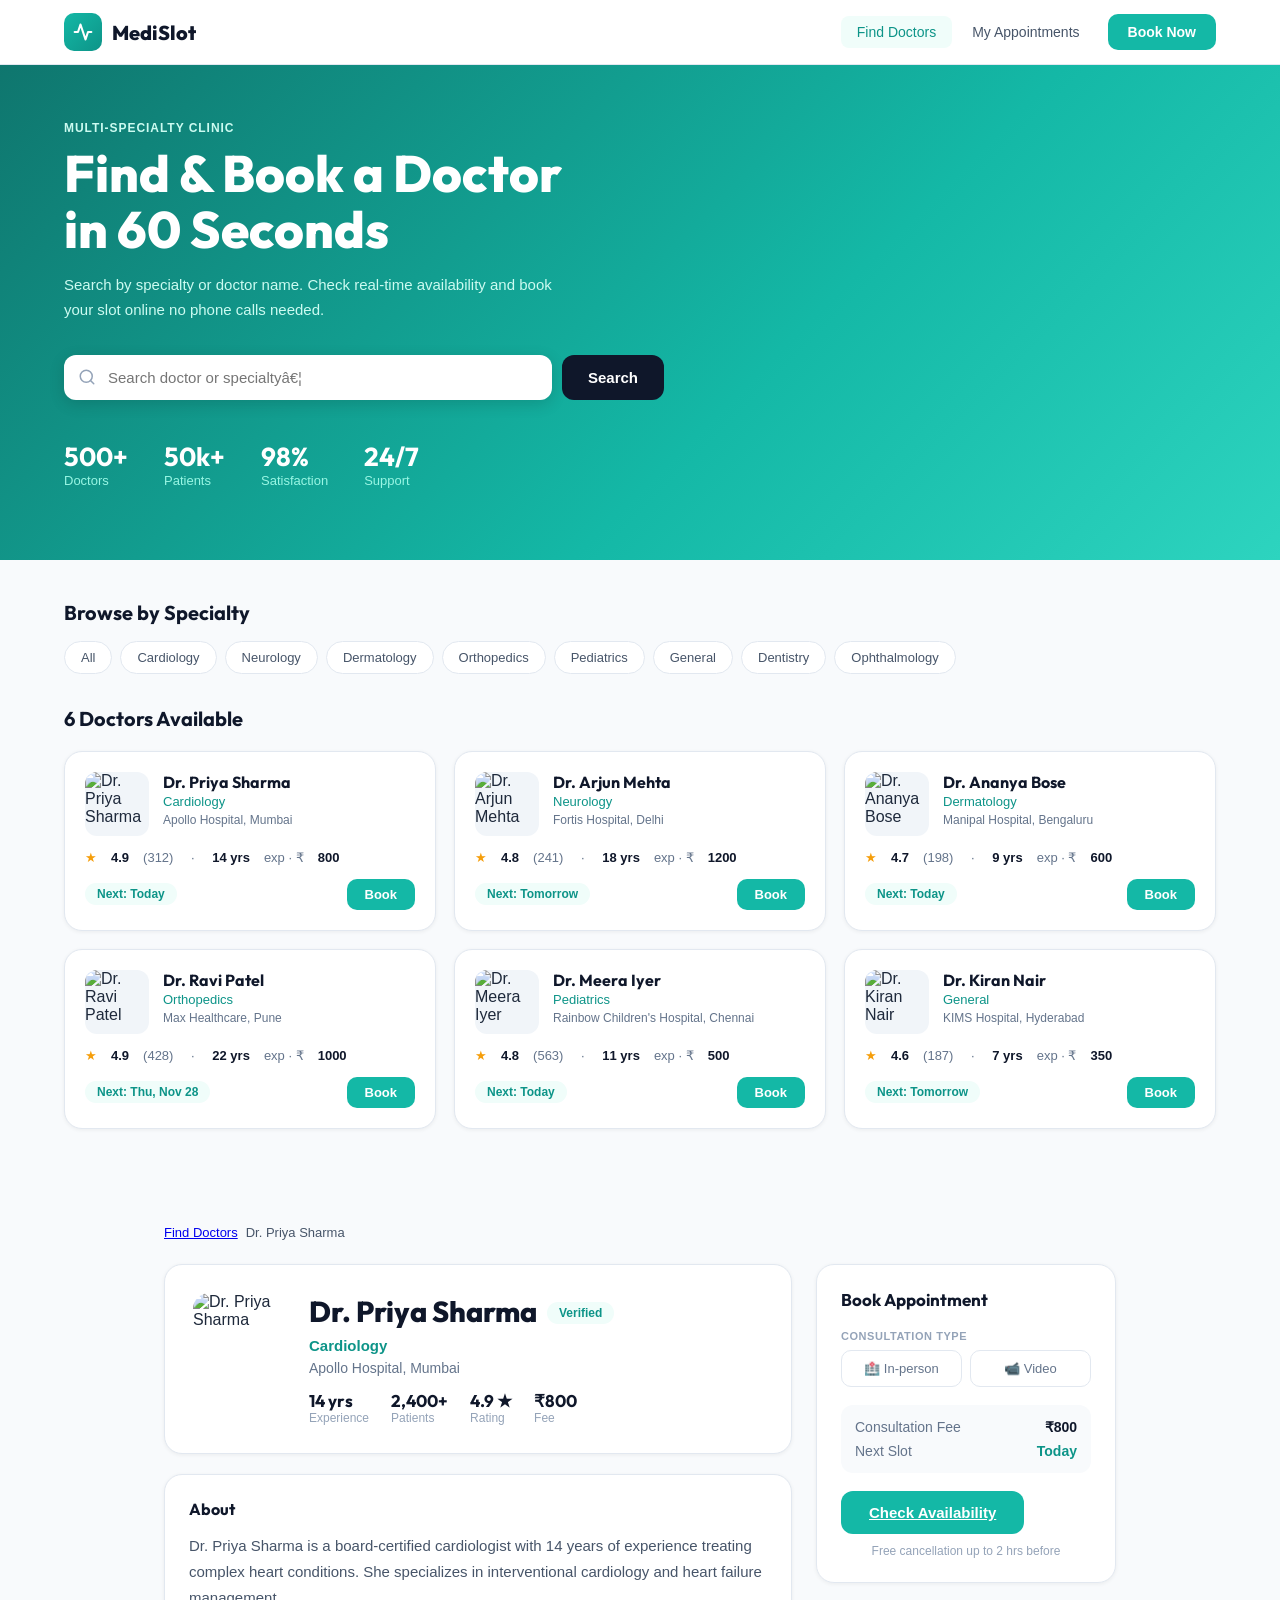
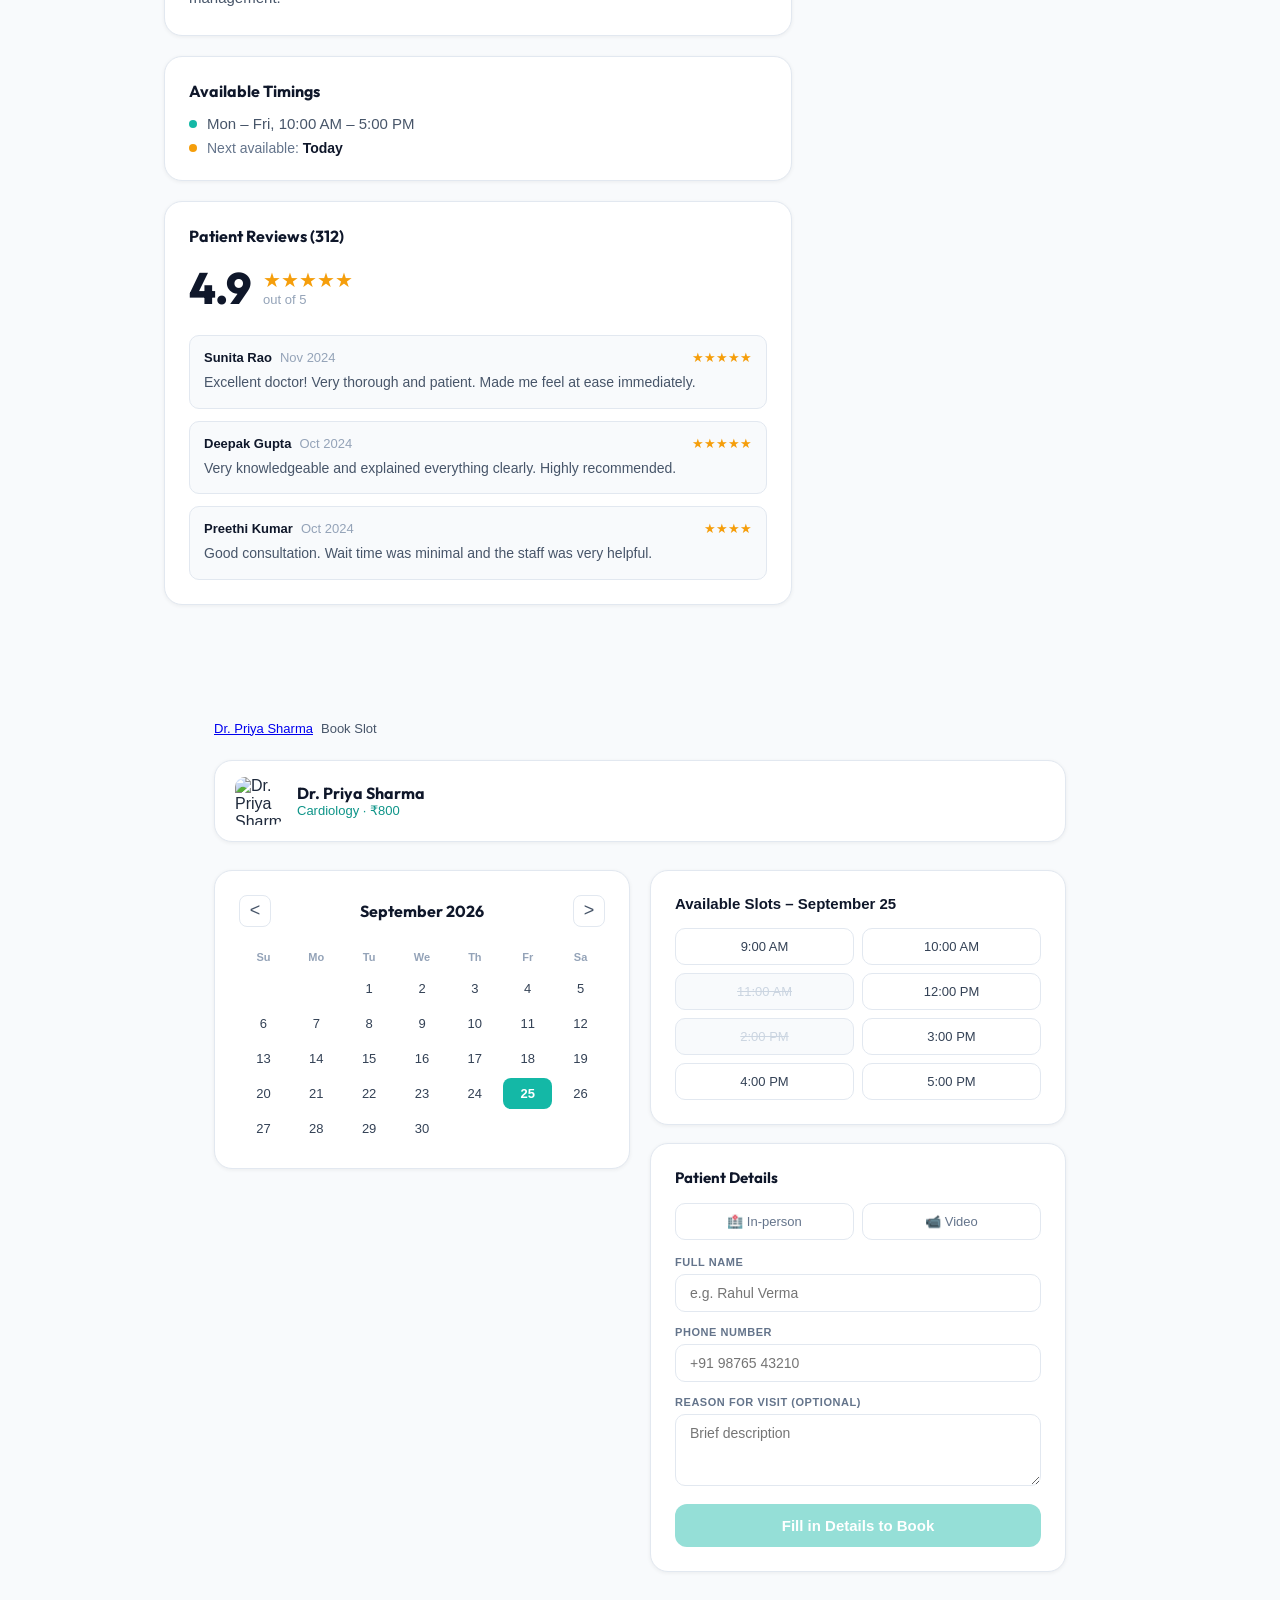
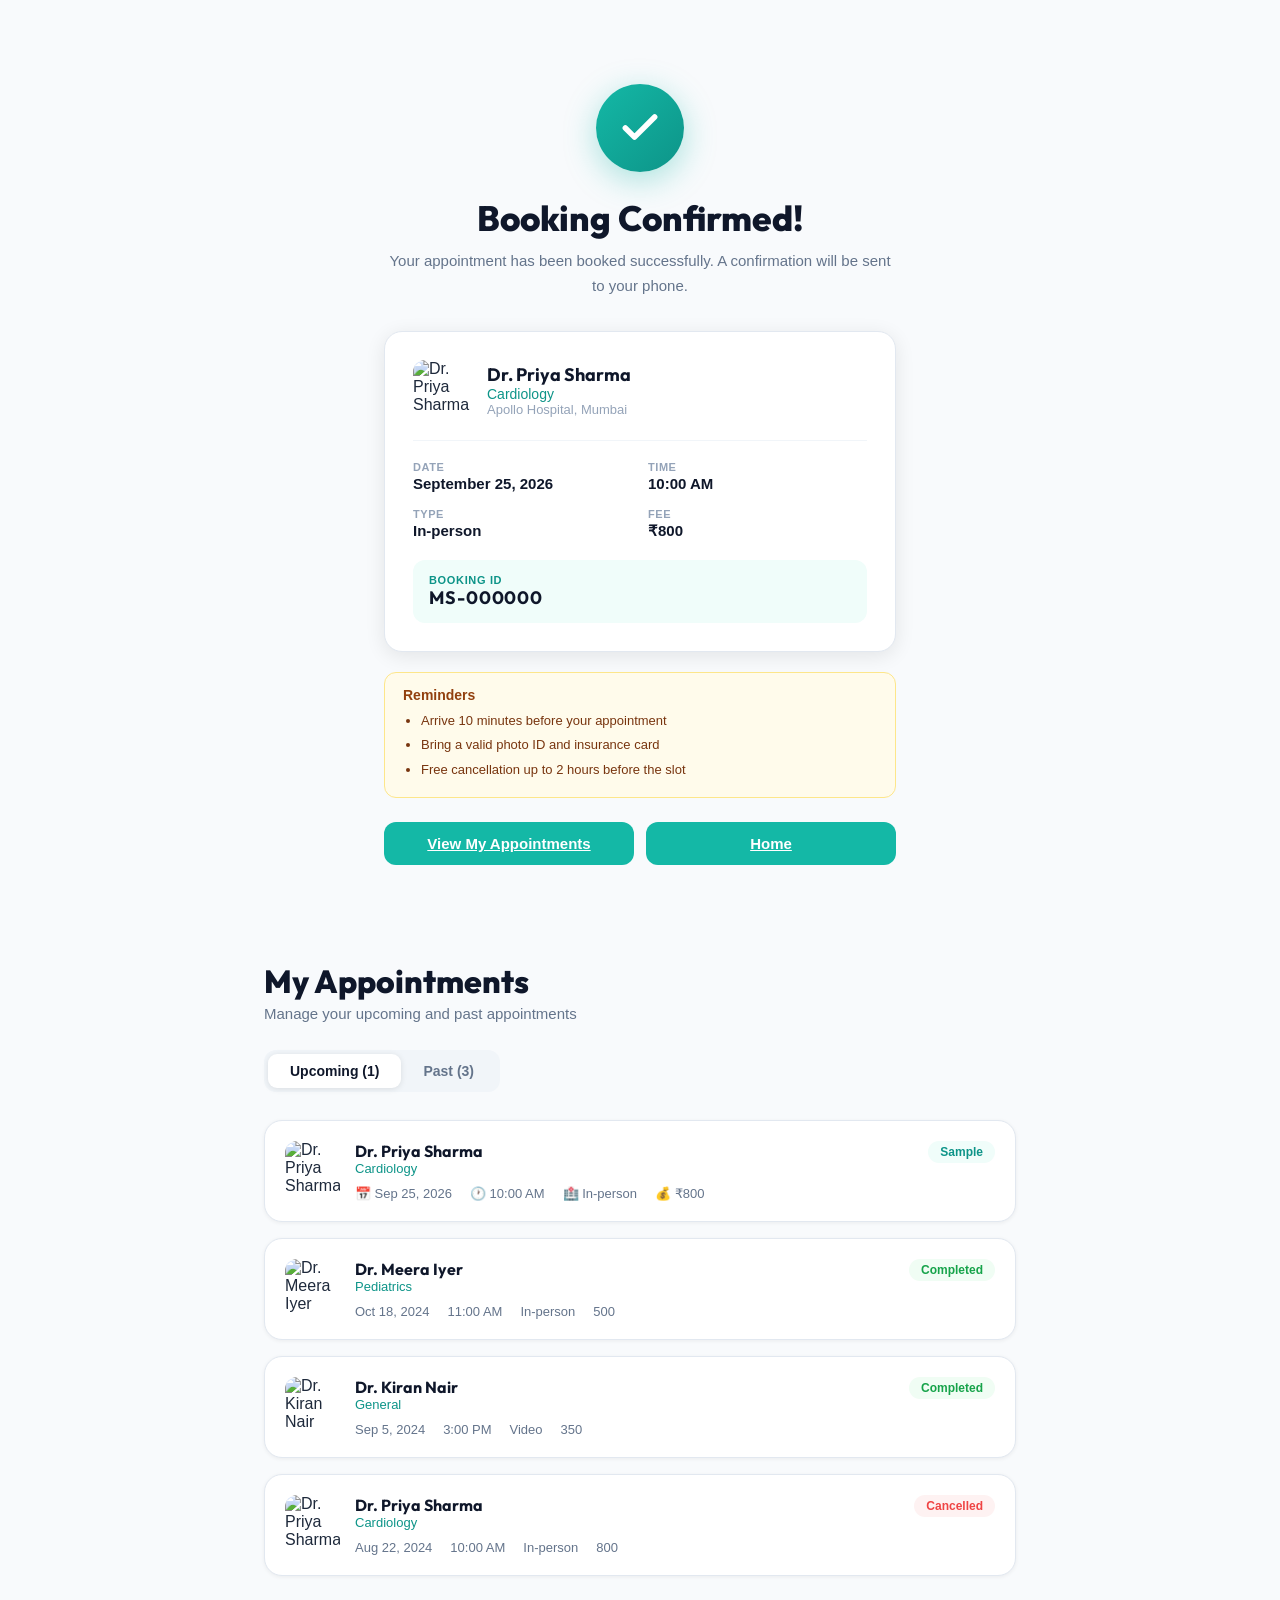
==== commit ea185685: "Text corrected" ====
--- a/index.html
+++ b/index.html
@@ -3,7 +3,7 @@
 <head>
   <meta charset="UTF-8" />
   <meta name="viewport" content="width=device-width, initial-scale=1.0" />
-  <title>MediSlot â€“ Doctor Appointment Booking</title>
+  <title>MediSlot Doctor Appointment Booking</title>
   <link rel="preconnect" href="https://fonts.googleapis.com" />
   <link rel="preconnect" href="https://fonts.gstatic.com" crossorigin />
   <link href="https://fonts.googleapis.com/css2?family=Outfit:wght@400;500;600;700;800&family=Inter:wght@400;500;600&display=swap" rel="stylesheet" />
@@ -32,10 +32,6 @@
       </svg>
     </button>
   </div>
-  <div class="mobile-menu" id="mobileMenu">
-    <a class="mobile-link active" href="#home">Find Doctors</a>
-    <a class="mobile-link" href="#appointments">My Appointments</a>
-  </div>
 </nav>
 
 <!-- â•â• SCREEN: HOME â•â• -->
@@ -44,7 +40,7 @@
     <div class="container">
       <p class="hero-eyebrow">Multi-specialty clinic</p>
       <h1 class="hero-title">Find &amp; Book a Doctor<br>in 60 Seconds</h1>
-      <p class="hero-sub">Search by specialty or doctor name. Check real-time availability and book your slot online â€” no phone calls needed.</p>
+      <p class="hero-sub">Search by specialty or doctor name. Check real-time availability and book your slot online no phone calls needed.</p>
       <div class="hero-search">
         <div class="hero-input-wrap">
           <svg width="18" height="18" viewBox="0 0 24 24" fill="none" stroke="currentColor" stroke-width="2" stroke-linecap="round"><circle cx="11" cy="11" r="8"/><path d="m21 21-4.35-4.35"/></svg>
@@ -66,14 +62,14 @@
       <h2 class="section-title">Browse by Specialty</h2>
       <div class="chips">
         <a class="chip" href="#doctors">All</a>
-        <a class="chip" href="#doctors">ðŸ«€ Cardiology</a>
-        <a class="chip" href="#doctors">ðŸ§  Neurology</a>
-        <a class="chip" href="#doctors">ðŸ§¬ Dermatology</a>
-        <a class="chip" href="#doctors">ðŸ¦´ Orthopedics</a>
-        <a class="chip" href="#doctors">ðŸ‘¶ Pediatrics</a>
-        <a class="chip" href="#doctors">ðŸ©º General</a>
-        <a class="chip" href="#doctors">ðŸ¦· Dentistry</a>
-        <a class="chip" href="#doctors">ðŸ‘ï¸ Ophthalmology</a>
+        <a class="chip" href="#doctors">Cardiology</a>
+        <a class="chip" href="#doctors">Neurology</a>
+        <a class="chip" href="#doctors">Dermatology</a>
+        <a class="chip" href="#doctors">Orthopedics</a>
+        <a class="chip" href="#doctors">Pediatrics</a>
+        <a class="chip" href="#doctors">General</a>
+        <a class="chip" href="#doctors">Dentistry</a>
+        <a class="chip" href="#doctors">Ophthalmology</a>
       </div>
     </div>
   </section>
@@ -116,7 +112,7 @@
   <div class="profile">
     <div class="breadcrumb">
       <a href="#home">Find Doctors</a>
-      <span>â€º</span><span id="profBc" style="color:var(--s600)">Dr. Priya Sharma</span>
+      <span id="profBc" style="color:var(--s600)">Dr. Priya Sharma</span>
     </div>
     <div class="profile-grid">
       <div>
@@ -126,7 +122,7 @@
             <div>
               <div style="display:flex;align-items:center;gap:10px;flex-wrap:wrap;margin-bottom:4px">
                 <h1 class="profile-name" id="profName">Dr. Priya Sharma</h1>
-                <span class="badge badge-teal">Verified âœ“</span>
+                <span class="badge badge-teal">Verified</span>
               </div>
               <p class="profile-spec" id="profSpec">Cardiology</p>
               <p class="profile-hosp" id="profHosp">Apollo Hospital, Mumbai</p>
@@ -178,7 +174,7 @@
             <div class="sidebar-row"><span>Consultation Fee</span><strong id="sbFee">&#8377;800</strong></div>
             <div class="sidebar-row"><span>Next Slot</span><strong id="sbNext" style="color:var(--teal-dark)">Today</strong></div>
           </div>
-          <a class="btn btn-primary btn-lg" href="#booking">Check Availability â†’</a>
+          <a class="btn btn-primary btn-lg" href="#booking">Check Availability</a>
           <p class="sidebar-note">Free cancellation up to 2 hrs before</p>
         </div>
       </div>
@@ -191,7 +187,7 @@
   <div class="booking">
     <div class="breadcrumb">
       <a href="#profile" id="bkBc">Dr. Priya Sharma</a>
-      <span>â€º</span><span style="color:var(--s600)">Book Slot</span>
+      <span style="color:var(--s600)">Book Slot</span>
     </div>
     <div class="card doc-strip">
       <img src="https://images.unsplash.com/photo-1559839734-2b71ea197ec2?w=200&amp;h=200&amp;fit=crop&amp;auto=format" alt="Dr. Priya Sharma" class="strip-avatar" />
@@ -204,9 +200,9 @@
       <!-- Calendar -->
       <div class="card cal">
         <div class="cal-nav">
-          <button class="cal-btn">â€¹</button>
+          <button class="cal-btn"><</button>
           <span class="cal-month" id="calLabel">September 2026</span>
-          <button class="cal-btn">â€º</button>
+          <button class="cal-btn">></button>
         </div>
         <div class="cal-weekdays">
           <div class="cal-wd">Su</div><div class="cal-wd">Mo</div><div class="cal-wd">Tu</div>
@@ -235,7 +231,7 @@
           </div>
           <div class="form-field">
             <label class="form-label">Reason for Visit (optional)</label>
-            <textarea class="form-textarea" id="patReason" placeholder="Brief descriptionâ€¦"></textarea>
+            <textarea class="form-textarea" id="patReason" placeholder="Brief description"></textarea>
           </div>
           <button class="btn btn-primary btn-lg" style="width:100%;opacity:.45;cursor:not-allowed" disabled>Fill in Details to Book</button>
         </div>
@@ -268,7 +264,6 @@
         <div><div class="confirm-lbl">Fee</div><div class="confirm-val" id="cfFee">&#8377;800</div></div>
       </div>
       <div class="confirm-id">
-        <span style="font-size:22px">ðŸŽ«</span>
         <div>
           <div class="confirm-id-lbl">Booking ID</div>
           <div class="confirm-id-val" id="cfId">MS-000000</div>
@@ -276,7 +271,7 @@
       </div>
     </div>
     <div class="reminder">
-      <div class="reminder-title">âš ï¸ Reminders</div>
+      <div class="reminder-title">Reminders</div>
       <ul>
         <li>Arrive 10 minutes before your appointment</li>
         <li>Bring a valid photo ID and insurance card</li>
@@ -285,7 +280,7 @@
     </div>
     <div class="confirm-actions">
       <a class="btn btn-primary btn-lg" href="#appointments">View My Appointments</a>
-      <a class="btn btn-primary btn-lg" href="#home"</a>
+      <a class="btn btn-primary btn-lg" href="#home">Home</a>
     </div>
   </div>
 </div>
@@ -306,7 +301,7 @@
               <div><div class="appt-name">Dr. Meera Iyer</div><div class="appt-spec">Pediatrics</div></div>
               <span class="badge badge-green">Completed</span>
             </div>
-            <div class="appt-meta"><span>ðŸ“… Oct 18, 2024</span><span>ðŸ• 11:00 AM</span><span>ðŸ¥ In-person</span><span>ðŸ’° â‚¹500</span></div>
+            <div class="appt-meta"><span>Oct 18, 2024</span><span>11:00 AM</span><span>In-person</span><span>500</span></div>
           </div>
         </div>
       </div>
@@ -318,7 +313,7 @@
               <div><div class="appt-name">Dr. Kiran Nair</div><div class="appt-spec">General</div></div>
               <span class="badge badge-green">Completed</span>
             </div>
-            <div class="appt-meta"><span>ðŸ“… Sep 5, 2024</span><span>ðŸ• 3:00 PM</span><span>ðŸ“¹ Video</span><span>ðŸ’° â‚¹350</span></div>
+            <div class="appt-meta"><span>Sep 5, 2024</span><span>3:00 PM</span><span>Video</span><span>350</span></div>
           </div>
         </div>
       </div>
@@ -330,7 +325,7 @@
               <div><div class="appt-name">Dr. Priya Sharma</div><div class="appt-spec">Cardiology</div></div>
               <span class="badge badge-red">Cancelled</span>
             </div>
-            <div class="appt-meta"><span>ðŸ“… Aug 22, 2024</span><span>ðŸ• 10:00 AM</span><span>ðŸ¥ In-person</span><span>ðŸ’° â‚¹800</span></div>
+            <div class="appt-meta"><span>Aug 22, 2024</span><span>10:00 AM</span><span>In-person</span><span>800</span></div>
           </div>
         </div>
       </div>
@@ -353,7 +348,6 @@
   </div>
 </div>
 
-
 </body>
 </html>
 
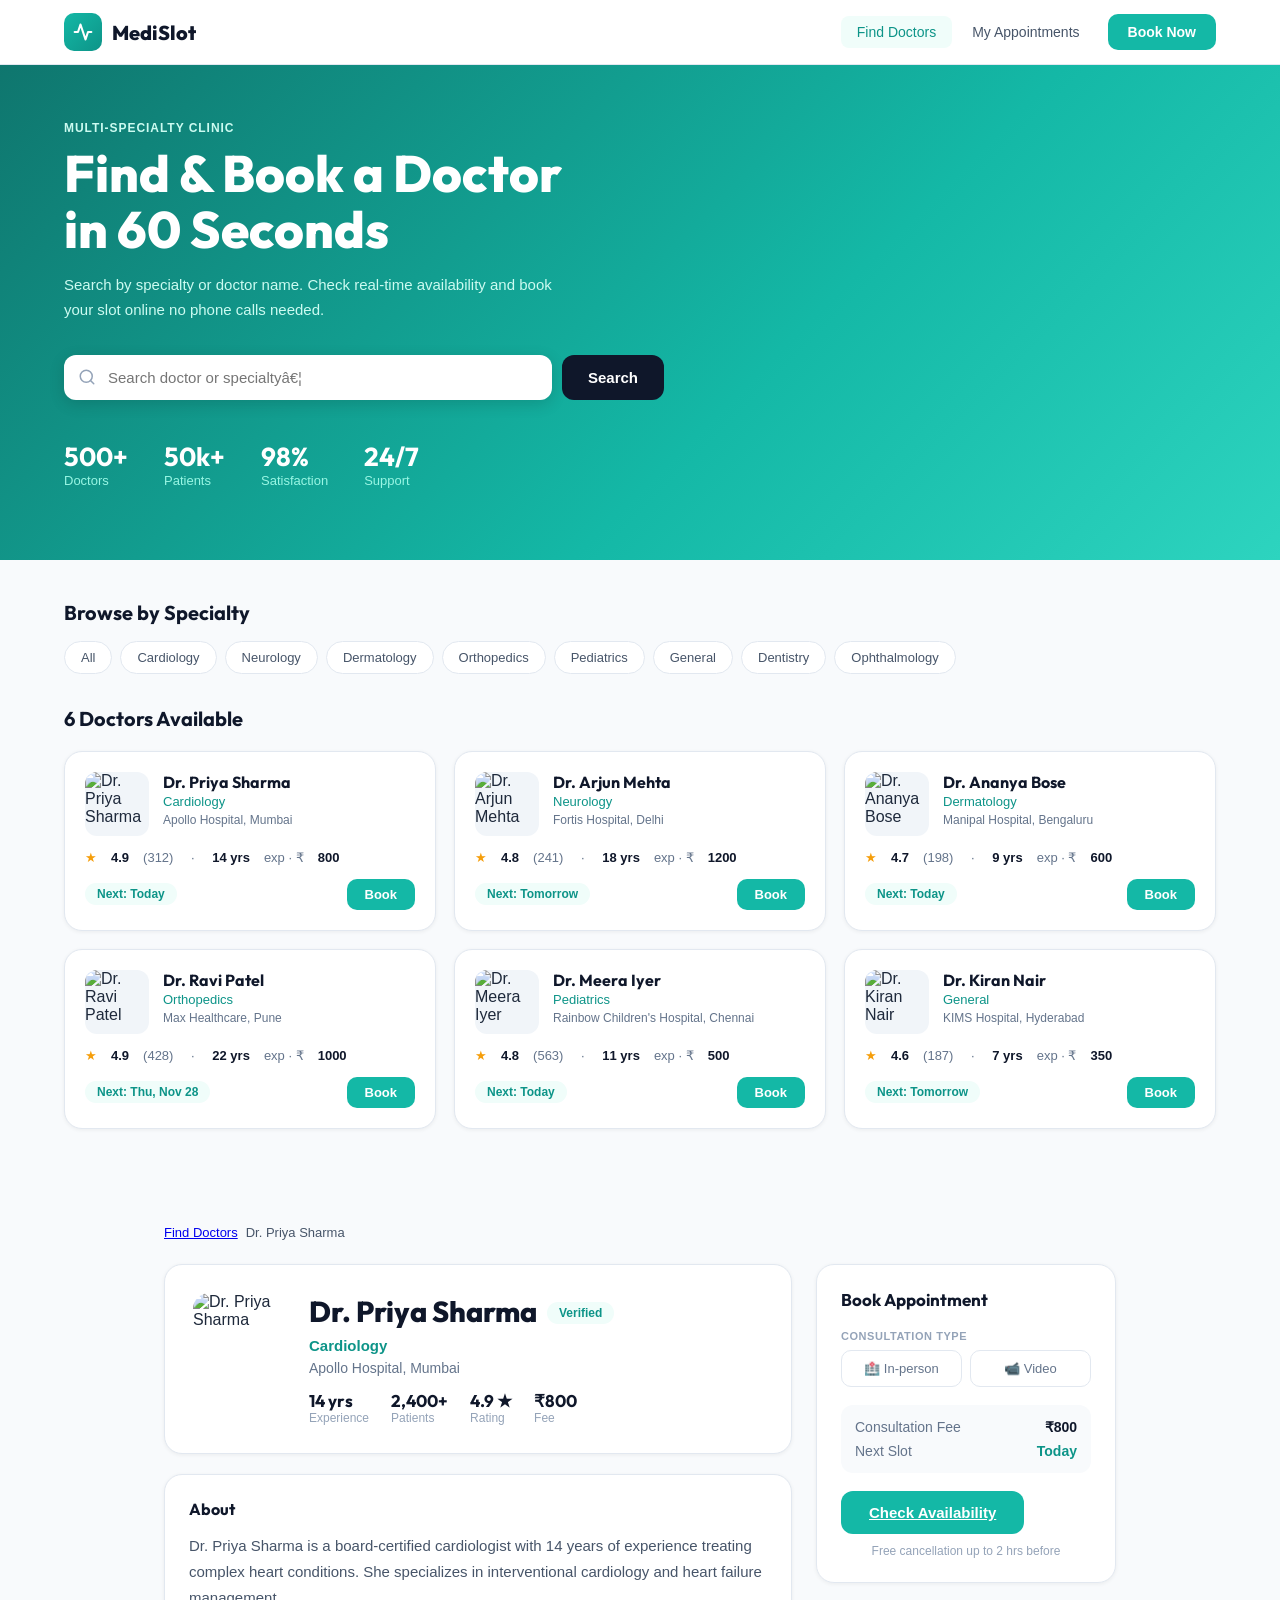
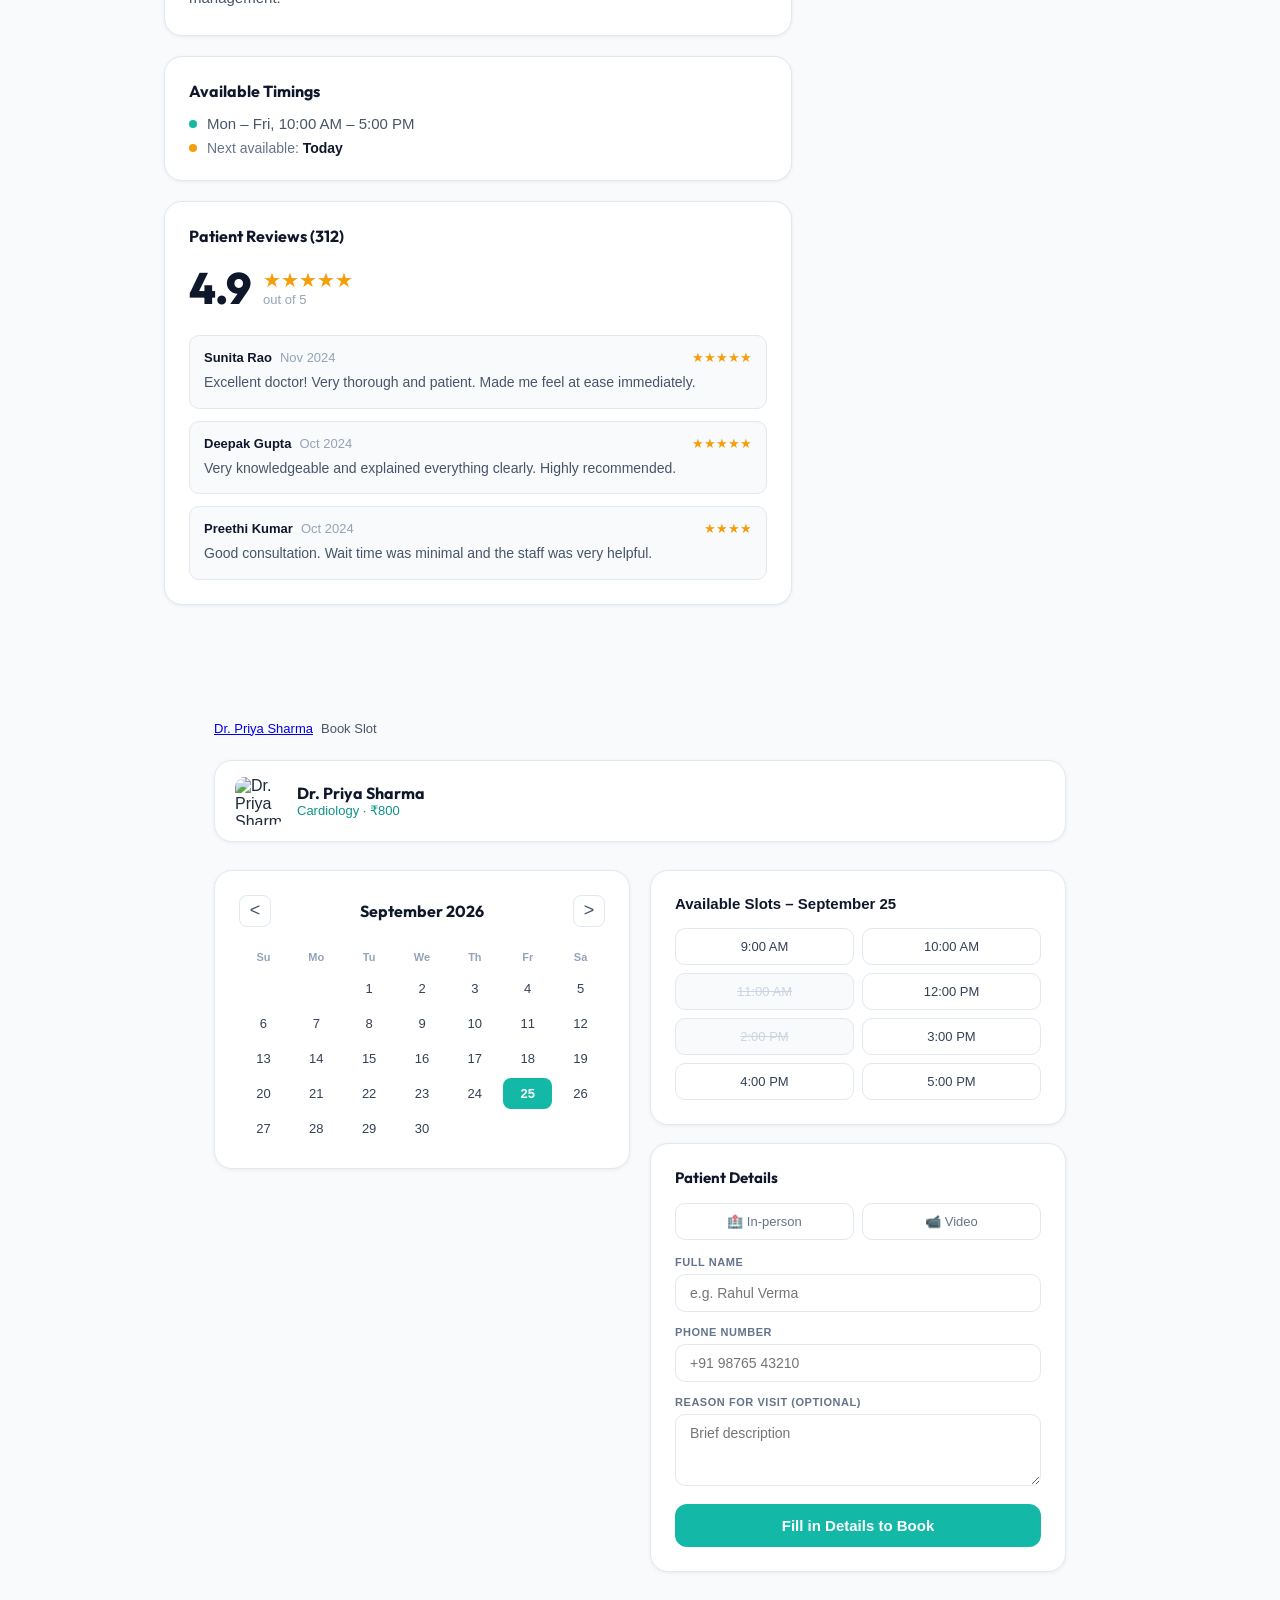
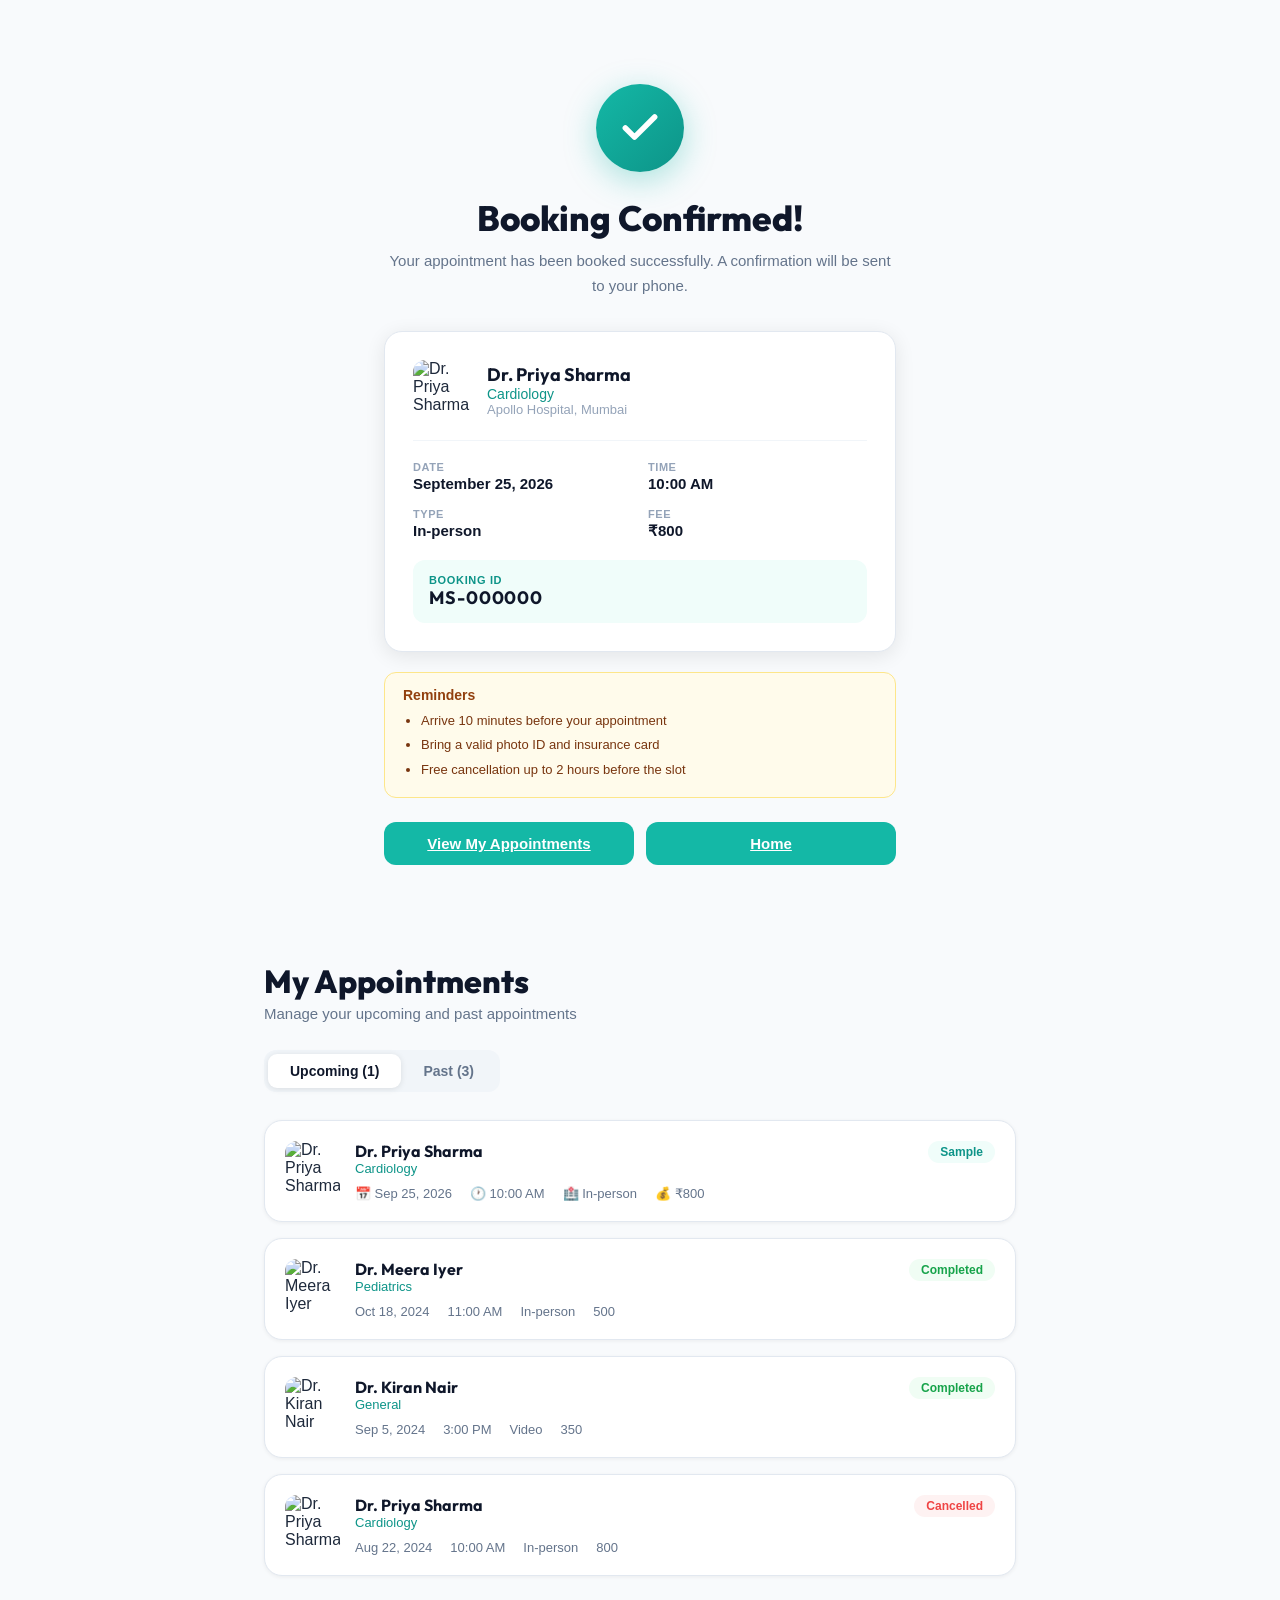
==== commit 72e4e93c: "Recreated Button" ====
--- a/index.html
+++ b/index.html
@@ -233,7 +233,7 @@
             <label class="form-label">Reason for Visit (optional)</label>
             <textarea class="form-textarea" id="patReason" placeholder="Brief description"></textarea>
           </div>
-          <button class="btn btn-primary btn-lg" style="width:100%;opacity:.45;cursor:not-allowed" disabled>Fill in Details to Book</button>
+          <button class="btn btn-primary btn-lg" style="width:100%;opacity:100%;cursor:pointer" type="submit">Fill in Details to Book</button>
         </div>
       </div>
     </div>
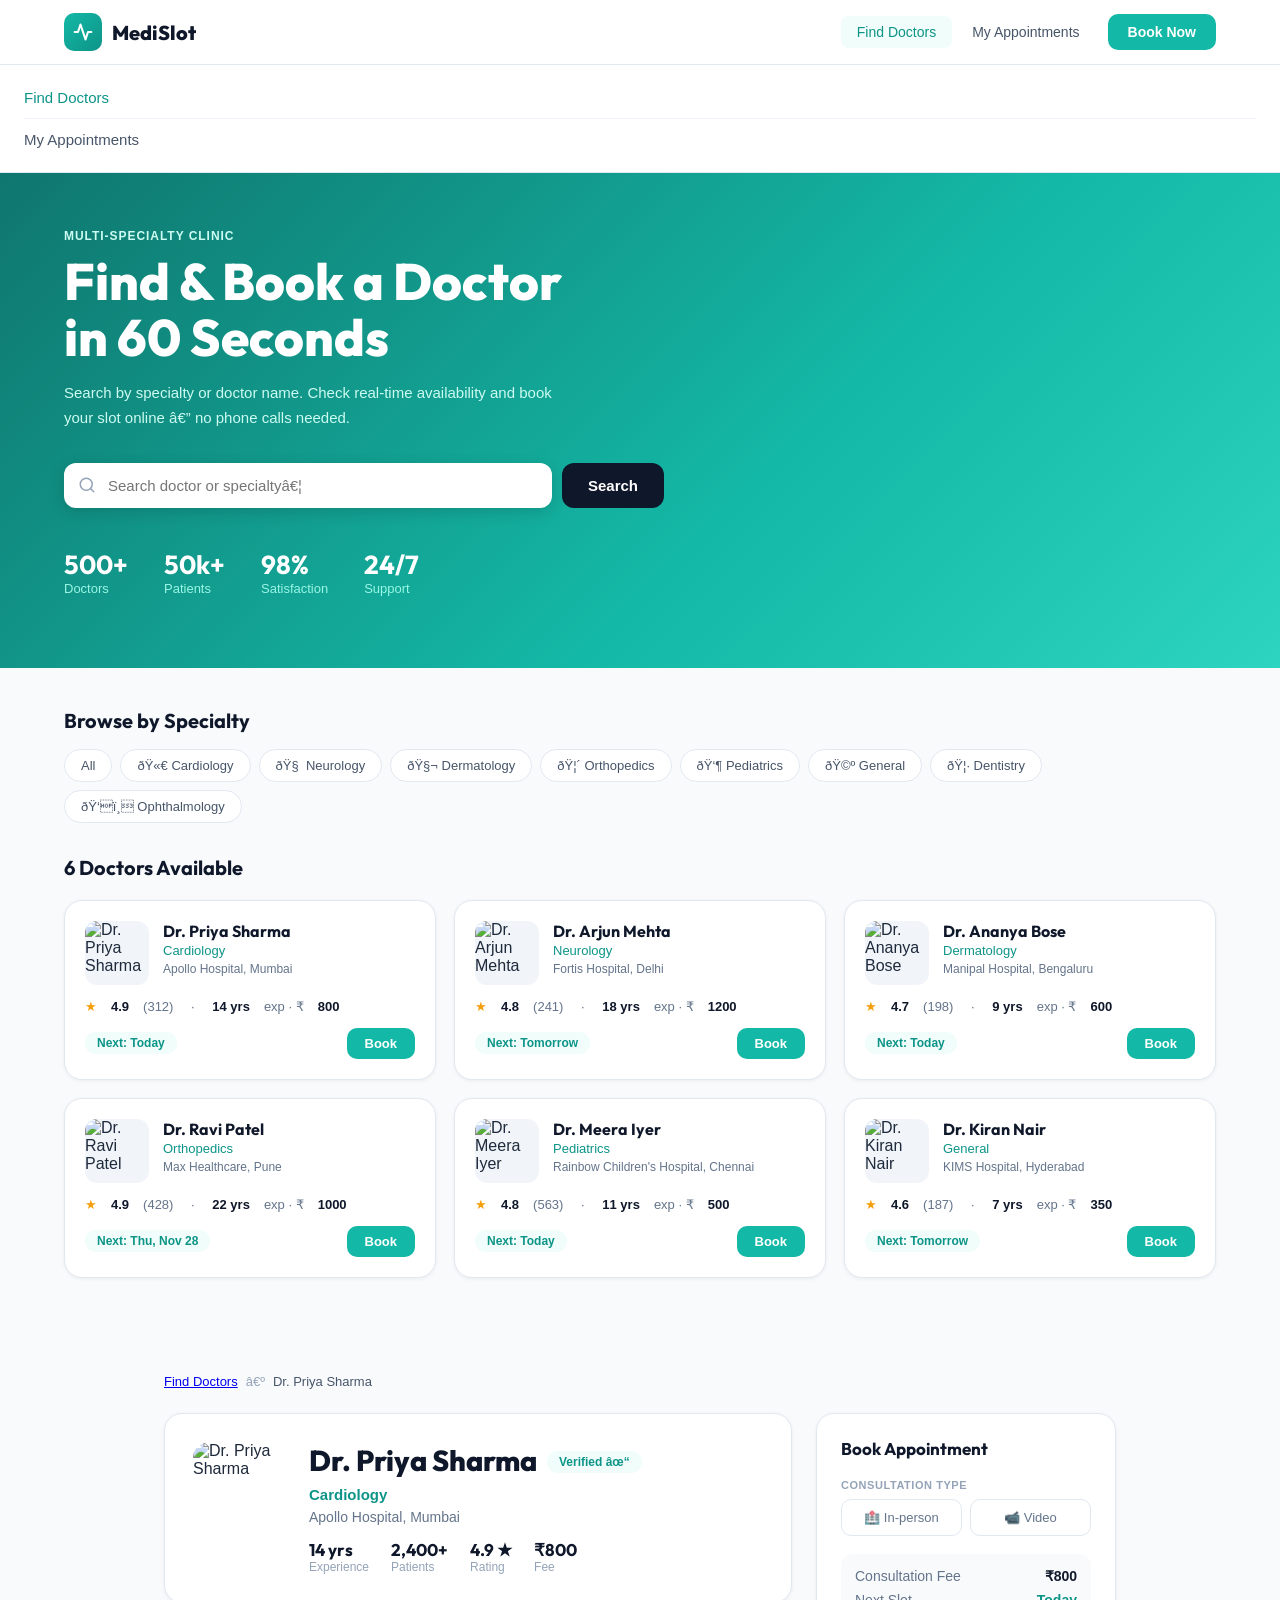
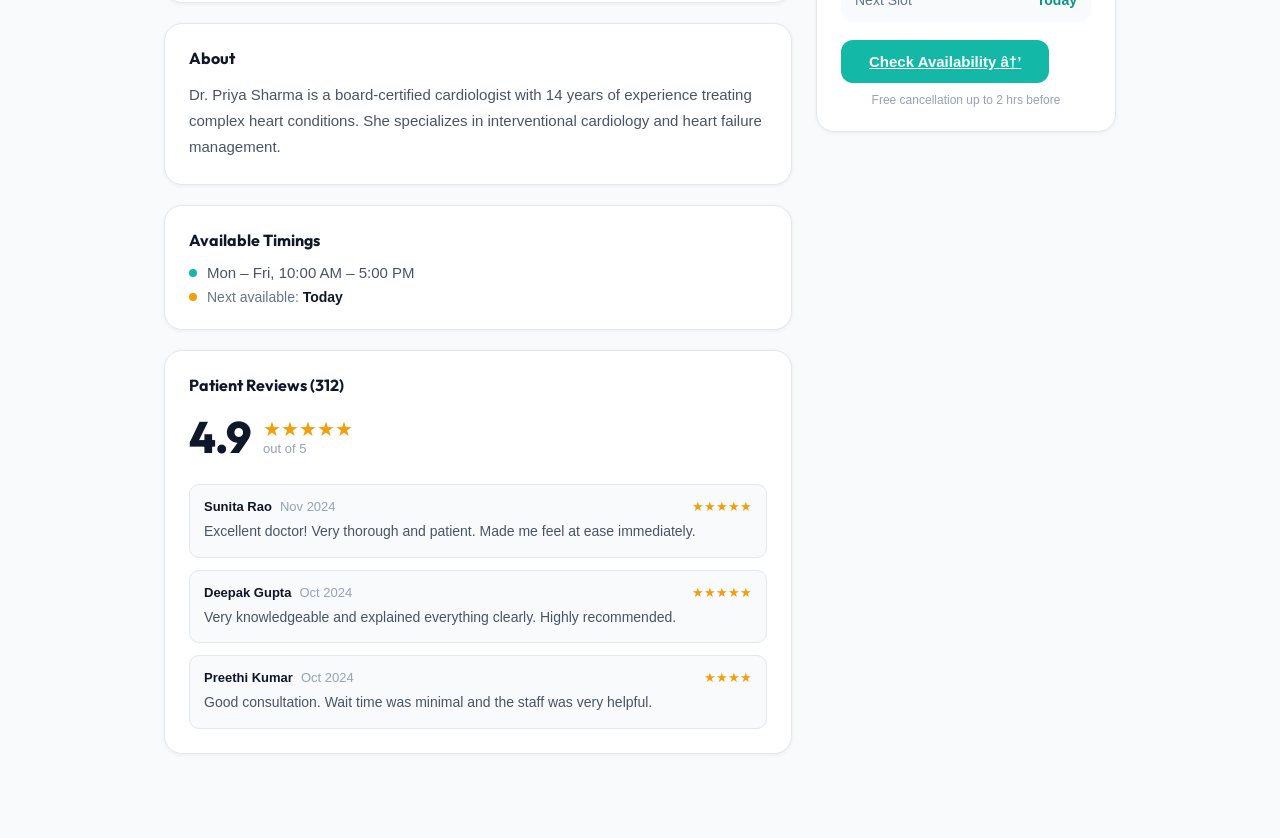
==== commit 69d3b1fa: "pages" ====
--- a/index.html
+++ b/index.html
@@ -3,7 +3,7 @@
 <head>
   <meta charset="UTF-8" />
   <meta name="viewport" content="width=device-width, initial-scale=1.0" />
-  <title>MediSlot Doctor Appointment Booking</title>
+  <title>MediSlot | Doctor Appointment Booking</title>
   <link rel="preconnect" href="https://fonts.googleapis.com" />
   <link rel="preconnect" href="https://fonts.gstatic.com" crossorigin />
   <link href="https://fonts.googleapis.com/css2?family=Outfit:wght@400;500;600;700;800&family=Inter:wght@400;500;600&display=swap" rel="stylesheet" />
@@ -15,22 +15,26 @@
 <!-- NAV -->
 <nav class="nav">
   <div class="container nav-inner">
-    <a class="nav-logo" href="#home">
+    <a class="nav-logo" href="index.html#home">
       <div class="nav-logo-icon">
         <svg width="20" height="20" viewBox="0 0 24 24" fill="none" stroke="white" stroke-width="2.5" stroke-linecap="round" stroke-linejoin="round"><path d="M22 12h-4l-3 9L9 3l-3 9H2"/></svg>
       </div>
       <span class="nav-logo-text">MediSlot</span>
     </a>
     <div class="nav-links">
-      <a class="nav-link active" href="#home">Find Doctors</a>
-      <a class="nav-link" href="#appointments">My Appointments</a>
-      <a class="btn btn-primary" style="margin-left:8px;text-decoration:none" href="#booking">Book Now</a>
+      <a class="nav-link active" href="index.html#home">Find Doctors</a>
+      <a class="nav-link" href="appointments.html">My Appointments</a>
+      <a class="btn btn-primary" style="margin-left:8px;text-decoration:none" href="book-now.html">Book Now</a>
     </div>
     <button class="hamburger" aria-label="Menu">
       <svg width="24" height="24" viewBox="0 0 24 24" fill="none" stroke="currentColor" stroke-width="2" stroke-linecap="round">
         <line x1="4" y1="7" x2="20" y2="7"/><line x1="4" y1="12" x2="20" y2="12"/><line x1="4" y1="17" x2="20" y2="17"/>
       </svg>
     </button>
+  </div>
+  <div class="mobile-menu" id="mobileMenu">
+    <a class="mobile-link active" href="index.html#home">Find Doctors</a>
+    <a class="mobile-link" href="appointments.html">My Appointments</a>
   </div>
 </nav>
 
@@ -40,7 +44,7 @@
     <div class="container">
       <p class="hero-eyebrow">Multi-specialty clinic</p>
       <h1 class="hero-title">Find &amp; Book a Doctor<br>in 60 Seconds</h1>
-      <p class="hero-sub">Search by specialty or doctor name. Check real-time availability and book your slot online no phone calls needed.</p>
+      <p class="hero-sub">Search by specialty or doctor name. Check real-time availability and book your slot online â€” no phone calls needed.</p>
       <div class="hero-search">
         <div class="hero-input-wrap">
           <svg width="18" height="18" viewBox="0 0 24 24" fill="none" stroke="currentColor" stroke-width="2" stroke-linecap="round"><circle cx="11" cy="11" r="8"/><path d="m21 21-4.35-4.35"/></svg>
@@ -62,14 +66,14 @@
       <h2 class="section-title">Browse by Specialty</h2>
       <div class="chips">
         <a class="chip" href="#doctors">All</a>
-        <a class="chip" href="#doctors">Cardiology</a>
-        <a class="chip" href="#doctors">Neurology</a>
-        <a class="chip" href="#doctors">Dermatology</a>
-        <a class="chip" href="#doctors">Orthopedics</a>
-        <a class="chip" href="#doctors">Pediatrics</a>
-        <a class="chip" href="#doctors">General</a>
-        <a class="chip" href="#doctors">Dentistry</a>
-        <a class="chip" href="#doctors">Ophthalmology</a>
+        <a class="chip" href="#doctors">ðŸ«€ Cardiology</a>
+        <a class="chip" href="#doctors">ðŸ§  Neurology</a>
+        <a class="chip" href="#doctors">ðŸ§¬ Dermatology</a>
+        <a class="chip" href="#doctors">ðŸ¦´ Orthopedics</a>
+        <a class="chip" href="#doctors">ðŸ‘¶ Pediatrics</a>
+        <a class="chip" href="#doctors">ðŸ©º General</a>
+        <a class="chip" href="#doctors">ðŸ¦· Dentistry</a>
+        <a class="chip" href="#doctors">ðŸ‘ï¸ Ophthalmology</a>
       </div>
     </div>
   </section>
@@ -79,22 +83,22 @@
       <div class="doctors-header">
         <h2 class="section-title" id="docCount" style="margin-bottom:0">6 Doctors Available</h2>
       </div>
-      <div class="doctors-grid"><a class="card doc-card" href="#profile" aria-label="View Dr. Priya Sharma profile">
+      <div class="doctors-grid"><a class="card doc-card" href="index.html#profile" aria-label="View Dr. Priya Sharma profile">
  <div class="doc-card-top"><img src="https://images.unsplash.com/photo-1559839734-2b71ea197ec2?w=200&amp;h=200&amp;fit=crop&amp;auto=format" alt="Dr. Priya Sharma" class="doc-avatar"><div style="flex:1;min-width:0"><div class="doc-name">Dr. Priya Sharma</div><div class="doc-spec">Cardiology</div><div class="doc-hosp">Apollo Hospital, Mumbai</div></div></div>
  <div class="doc-meta"><span style="color:#f59e0b">&#9733;</span><strong>4.9</strong><span>(312)</span>&nbsp;&middot;&nbsp;<strong>14 yrs</strong> exp&nbsp;&middot;&nbsp;&#8377;<strong>800</strong></div>
- <div class="doc-footer"><span class="badge badge-teal">Next: Today</span><span class="btn btn-primary" style="padding:8px 18px;font-size:13px">Book</span></div></a><a class="card doc-card" href="#profile" aria-label="View Dr. Arjun Mehta profile">
+ <div class="doc-footer"><span class="badge badge-teal">Next: Today</span><span class="btn btn-primary" style="padding:8px 18px;font-size:13px">Book</span></div></a><a class="card doc-card" href="index.html#profile" aria-label="View Dr. Arjun Mehta profile">
  <div class="doc-card-top"><img src="https://images.unsplash.com/photo-1612349317150-e413f6a5b16d?w=200&amp;h=200&amp;fit=crop&amp;auto=format" alt="Dr. Arjun Mehta" class="doc-avatar"><div style="flex:1;min-width:0"><div class="doc-name">Dr. Arjun Mehta</div><div class="doc-spec">Neurology</div><div class="doc-hosp">Fortis Hospital, Delhi</div></div></div>
  <div class="doc-meta"><span style="color:#f59e0b">&#9733;</span><strong>4.8</strong><span>(241)</span>&nbsp;&middot;&nbsp;<strong>18 yrs</strong> exp&nbsp;&middot;&nbsp;&#8377;<strong>1200</strong></div>
- <div class="doc-footer"><span class="badge badge-teal">Next: Tomorrow</span><span class="btn btn-primary" style="padding:8px 18px;font-size:13px">Book</span></div></a><a class="card doc-card" href="#profile" aria-label="View Dr. Ananya Bose profile">
+ <div class="doc-footer"><span class="badge badge-teal">Next: Tomorrow</span><span class="btn btn-primary" style="padding:8px 18px;font-size:13px">Book</span></div></a><a class="card doc-card" href="index.html#profile" aria-label="View Dr. Ananya Bose profile">
  <div class="doc-card-top"><img src="https://images.unsplash.com/photo-1594824476967-48c8b964273f?w=200&amp;h=200&amp;fit=crop&amp;auto=format" alt="Dr. Ananya Bose" class="doc-avatar"><div style="flex:1;min-width:0"><div class="doc-name">Dr. Ananya Bose</div><div class="doc-spec">Dermatology</div><div class="doc-hosp">Manipal Hospital, Bengaluru</div></div></div>
  <div class="doc-meta"><span style="color:#f59e0b">&#9733;</span><strong>4.7</strong><span>(198)</span>&nbsp;&middot;&nbsp;<strong>9 yrs</strong> exp&nbsp;&middot;&nbsp;&#8377;<strong>600</strong></div>
- <div class="doc-footer"><span class="badge badge-teal">Next: Today</span><span class="btn btn-primary" style="padding:8px 18px;font-size:13px">Book</span></div></a><a class="card doc-card" href="#profile" aria-label="View Dr. Ravi Patel profile">
+ <div class="doc-footer"><span class="badge badge-teal">Next: Today</span><span class="btn btn-primary" style="padding:8px 18px;font-size:13px">Book</span></div></a><a class="card doc-card" href="index.html#profile" aria-label="View Dr. Ravi Patel profile">
  <div class="doc-card-top"><img src="https://images.unsplash.com/photo-1582750433449-648ed127bb54?w=200&amp;h=200&amp;fit=crop&amp;auto=format" alt="Dr. Ravi Patel" class="doc-avatar"><div style="flex:1;min-width:0"><div class="doc-name">Dr. Ravi Patel</div><div class="doc-spec">Orthopedics</div><div class="doc-hosp">Max Healthcare, Pune</div></div></div>
  <div class="doc-meta"><span style="color:#f59e0b">&#9733;</span><strong>4.9</strong><span>(428)</span>&nbsp;&middot;&nbsp;<strong>22 yrs</strong> exp&nbsp;&middot;&nbsp;&#8377;<strong>1000</strong></div>
- <div class="doc-footer"><span class="badge badge-teal">Next: Thu, Nov 28</span><span class="btn btn-primary" style="padding:8px 18px;font-size:13px">Book</span></div></a><a class="card doc-card" href="#profile" aria-label="View Dr. Meera Iyer profile">
+ <div class="doc-footer"><span class="badge badge-teal">Next: Thu, Nov 28</span><span class="btn btn-primary" style="padding:8px 18px;font-size:13px">Book</span></div></a><a class="card doc-card" href="index.html#profile" aria-label="View Dr. Meera Iyer profile">
  <div class="doc-card-top"><img src="https://images.unsplash.com/photo-1551601651-2a8555f1a136?w=200&amp;h=200&amp;fit=crop&amp;auto=format" alt="Dr. Meera Iyer" class="doc-avatar"><div style="flex:1;min-width:0"><div class="doc-name">Dr. Meera Iyer</div><div class="doc-spec">Pediatrics</div><div class="doc-hosp">Rainbow Children's Hospital, Chennai</div></div></div>
  <div class="doc-meta"><span style="color:#f59e0b">&#9733;</span><strong>4.8</strong><span>(563)</span>&nbsp;&middot;&nbsp;<strong>11 yrs</strong> exp&nbsp;&middot;&nbsp;&#8377;<strong>500</strong></div>
- <div class="doc-footer"><span class="badge badge-teal">Next: Today</span><span class="btn btn-primary" style="padding:8px 18px;font-size:13px">Book</span></div></a><a class="card doc-card" href="#profile" aria-label="View Dr. Kiran Nair profile">
+ <div class="doc-footer"><span class="badge badge-teal">Next: Today</span><span class="btn btn-primary" style="padding:8px 18px;font-size:13px">Book</span></div></a><a class="card doc-card" href="index.html#profile" aria-label="View Dr. Kiran Nair profile">
  <div class="doc-card-top"><img src="https://images.unsplash.com/photo-1537368910025-700350fe46c7?w=200&amp;h=200&amp;fit=crop&amp;auto=format" alt="Dr. Kiran Nair" class="doc-avatar"><div style="flex:1;min-width:0"><div class="doc-name">Dr. Kiran Nair</div><div class="doc-spec">General</div><div class="doc-hosp">KIMS Hospital, Hyderabad</div></div></div>
  <div class="doc-meta"><span style="color:#f59e0b">&#9733;</span><strong>4.6</strong><span>(187)</span>&nbsp;&middot;&nbsp;<strong>7 yrs</strong> exp&nbsp;&middot;&nbsp;&#8377;<strong>350</strong></div>
  <div class="doc-footer"><span class="badge badge-teal">Next: Tomorrow</span><span class="btn btn-primary" style="padding:8px 18px;font-size:13px">Book</span></div></a></div>
@@ -111,8 +115,8 @@
 <div class="screen" id="profile">
   <div class="profile">
     <div class="breadcrumb">
-      <a href="#home">Find Doctors</a>
-      <span id="profBc" style="color:var(--s600)">Dr. Priya Sharma</span>
+      <a href="index.html#home">Find Doctors</a>
+      <span>â€º</span><span id="profBc" style="color:var(--s600)">Dr. Priya Sharma</span>
     </div>
     <div class="profile-grid">
       <div>
@@ -122,7 +126,7 @@
             <div>
               <div style="display:flex;align-items:center;gap:10px;flex-wrap:wrap;margin-bottom:4px">
                 <h1 class="profile-name" id="profName">Dr. Priya Sharma</h1>
-                <span class="badge badge-teal">Verified</span>
+                <span class="badge badge-teal">Verified âœ“</span>
               </div>
               <p class="profile-spec" id="profSpec">Cardiology</p>
               <p class="profile-hosp" id="profHosp">Apollo Hospital, Mumbai</p>
@@ -174,176 +178,10 @@
             <div class="sidebar-row"><span>Consultation Fee</span><strong id="sbFee">&#8377;800</strong></div>
             <div class="sidebar-row"><span>Next Slot</span><strong id="sbNext" style="color:var(--teal-dark)">Today</strong></div>
           </div>
-          <a class="btn btn-primary btn-lg" href="#booking">Check Availability</a>
+          <a class="btn btn-primary btn-lg" href="book-now.html">Check Availability â†’</a>
           <p class="sidebar-note">Free cancellation up to 2 hrs before</p>
         </div>
       </div>
-    </div>
-  </div>
-</div>
-
-<!-- â•â• SCREEN: BOOKING â•â• -->
-<div class="screen" id="booking">
-  <div class="booking">
-    <div class="breadcrumb">
-      <a href="#profile" id="bkBc">Dr. Priya Sharma</a>
-      <span style="color:var(--s600)">Book Slot</span>
-    </div>
-    <div class="card doc-strip">
-      <img src="https://images.unsplash.com/photo-1559839734-2b71ea197ec2?w=200&amp;h=200&amp;fit=crop&amp;auto=format" alt="Dr. Priya Sharma" class="strip-avatar" />
-      <div>
-        <div class="strip-name" id="bkDocName">Dr. Priya Sharma</div>
-        <div class="strip-sub" id="bkDocSub">Cardiology &middot; &#8377;800</div>
-      </div>
-    </div>
-    <div class="booking-grid">
-      <!-- Calendar -->
-      <div class="card cal">
-        <div class="cal-nav">
-          <button class="cal-btn"><</button>
-          <span class="cal-month" id="calLabel">September 2026</span>
-          <button class="cal-btn">></button>
-        </div>
-        <div class="cal-weekdays">
-          <div class="cal-wd">Su</div><div class="cal-wd">Mo</div><div class="cal-wd">Tu</div>
-          <div class="cal-wd">We</div><div class="cal-wd">Th</div><div class="cal-wd">Fr</div><div class="cal-wd">Sa</div>
-        </div>
-        <div class="cal-days"><div></div><div></div><button class="cal-day" type="button">1</button><button class="cal-day" type="button">2</button><button class="cal-day" type="button">3</button><button class="cal-day" type="button">4</button><button class="cal-day" type="button">5</button><button class="cal-day" type="button">6</button><button class="cal-day" type="button">7</button><button class="cal-day" type="button">8</button><button class="cal-day" type="button">9</button><button class="cal-day" type="button">10</button><button class="cal-day" type="button">11</button><button class="cal-day" type="button">12</button><button class="cal-day" type="button">13</button><button class="cal-day" type="button">14</button><button class="cal-day" type="button">15</button><button class="cal-day" type="button">16</button><button class="cal-day" type="button">17</button><button class="cal-day" type="button">18</button><button class="cal-day" type="button">19</button><button class="cal-day" type="button">20</button><button class="cal-day" type="button">21</button><button class="cal-day" type="button">22</button><button class="cal-day" type="button">23</button><button class="cal-day" type="button">24</button><button class="cal-day selected" type="button">25</button><button class="cal-day" type="button">26</button><button class="cal-day" type="button">27</button><button class="cal-day" type="button">28</button><button class="cal-day" type="button">29</button><button class="cal-day" type="button">30</button></div>
-      </div>
-      <!-- Slots + Form -->
-      <div style="display:flex;flex-direction:column;gap:18px">
-        <div class="card slots">
-          <div class="slots-title">Available Slots &ndash; September 25</div><div class="slots-grid"><button class="slot" type="button">9:00 AM</button><button class="slot" type="button">10:00 AM</button><button class="slot unavail" type="button" disabled>11:00 AM</button><button class="slot" type="button">12:00 PM</button><button class="slot unavail" type="button" disabled>2:00 PM</button><button class="slot" type="button">3:00 PM</button><button class="slot" type="button">4:00 PM</button><button class="slot" type="button">5:00 PM</button></div>
-        </div>
-        <div class="card patient-form">
-          <h3>Patient Details</h3>
-          <div style="display:flex;gap:8px;margin-bottom:16px">
-            <span class="consult-type">&#127973; In-person</span>
-            <span class="consult-type">&#128249; Video</span>
-          </div>
-          <div class="form-field">
-            <label class="form-label">Full Name</label>
-            <input class="form-input" id="patName" type="text" placeholder="e.g. Rahul Verma" />
-          </div>
-          <div class="form-field">
-            <label class="form-label">Phone Number</label>
-            <input class="form-input" id="patPhone" type="tel" placeholder="+91 98765 43210" />
-          </div>
-          <div class="form-field">
-            <label class="form-label">Reason for Visit (optional)</label>
-            <textarea class="form-textarea" id="patReason" placeholder="Brief description"></textarea>
-          </div>
-          <button class="btn btn-primary btn-lg" style="width:100%;opacity:100%;cursor:pointer" type="submit">Fill in Details to Book</button>
-        </div>
-      </div>
-    </div>
-  </div>
-</div>
-
-<!-- â•â• SCREEN: CONFIRMATION â•â• -->
-<div class="screen" id="confirmation">
-  <div class="confirm">
-    <div class="confirm-check">
-      <svg width="44" height="44" viewBox="0 0 24 24" fill="none" stroke="white" stroke-width="3" stroke-linecap="round" stroke-linejoin="round"><polyline points="20 6 9 17 4 12"/></svg>
-    </div>
-    <h1 class="confirm-title">Booking Confirmed!</h1>
-    <p class="confirm-sub">Your appointment has been booked successfully. A confirmation will be sent to your phone.</p>
-    <div class="card confirm-card">
-      <div class="confirm-doc-row">
-        <img src="https://images.unsplash.com/photo-1559839734-2b71ea197ec2?w=200&amp;h=200&amp;fit=crop&amp;auto=format" alt="Dr. Priya Sharma" class="confirm-avatar" />
-        <div>
-          <div class="confirm-doc-name" id="cfName">Dr. Priya Sharma</div>
-          <div class="confirm-doc-spec" id="cfSpec">Cardiology</div>
-          <div class="confirm-doc-hosp" id="cfHosp">Apollo Hospital, Mumbai</div>
-        </div>
-      </div>
-      <div class="confirm-details">
-        <div><div class="confirm-lbl">Date</div><div class="confirm-val" id="cfDate">September 25, 2026</div></div>
-        <div><div class="confirm-lbl">Time</div><div class="confirm-val" id="cfTime">10:00 AM</div></div>
-        <div><div class="confirm-lbl">Type</div><div class="confirm-val" id="cfType">In-person</div></div>
-        <div><div class="confirm-lbl">Fee</div><div class="confirm-val" id="cfFee">&#8377;800</div></div>
-      </div>
-      <div class="confirm-id">
-        <div>
-          <div class="confirm-id-lbl">Booking ID</div>
-          <div class="confirm-id-val" id="cfId">MS-000000</div>
-        </div>
-      </div>
-    </div>
-    <div class="reminder">
-      <div class="reminder-title">Reminders</div>
-      <ul>
-        <li>Arrive 10 minutes before your appointment</li>
-        <li>Bring a valid photo ID and insurance card</li>
-        <li>Free cancellation up to 2 hours before the slot</li>
-      </ul>
-    </div>
-    <div class="confirm-actions">
-      <a class="btn btn-primary btn-lg" href="#appointments">View My Appointments</a>
-      <a class="btn btn-primary btn-lg" href="#home">Home</a>
-    </div>
-  </div>
-</div>
-
-<!-- â•â• SCREEN: APPOINTMENTS â•â• -->
-<div class="screen" id="appointments">
-  <div class="appts">
-    <h1 class="appts-title">My Appointments</h1>
-    <p class="appts-sub">Manage your upcoming and past appointments</p>
-    <div class="tabs"><span class="tab active">Upcoming (1)</span><span class="tab">Past (3)</span></div>
-    <div class="card appt-card"><div class="appt-inner"><img src="https://images.unsplash.com/photo-1559839734-2b71ea197ec2?w=200&amp;h=200&amp;fit=crop&amp;auto=format" alt="Dr. Priya Sharma" class="appt-img"><div class="appt-body"><div class="appt-header"><div><div class="appt-name">Dr. Priya Sharma</div><div class="appt-spec">Cardiology</div></div><span class="badge badge-teal">Sample</span></div><div class="appt-meta"><span>&#128197; Sep 25, 2026</span><span>&#128336; 10:00 AM</span><span>&#127973; In-person</span><span>&#128176; &#8377;800</span></div></div></div></div>
-    <div id="panel-past">
-      <div class="card appt-card">
-        <div class="appt-inner">
-          <img src="https://images.unsplash.com/photo-1551601651-2a8555f1a136?w=200&h=200&fit=crop&auto=format" alt="Dr. Meera Iyer" class="appt-img" />
-          <div class="appt-body">
-            <div class="appt-header">
-              <div><div class="appt-name">Dr. Meera Iyer</div><div class="appt-spec">Pediatrics</div></div>
-              <span class="badge badge-green">Completed</span>
-            </div>
-            <div class="appt-meta"><span>Oct 18, 2024</span><span>11:00 AM</span><span>In-person</span><span>500</span></div>
-          </div>
-        </div>
-      </div>
-      <div class="card appt-card">
-        <div class="appt-inner">
-          <img src="https://images.unsplash.com/photo-1537368910025-700350fe46c7?w=200&h=200&fit=crop&auto=format" alt="Dr. Kiran Nair" class="appt-img" />
-          <div class="appt-body">
-            <div class="appt-header">
-              <div><div class="appt-name">Dr. Kiran Nair</div><div class="appt-spec">General</div></div>
-              <span class="badge badge-green">Completed</span>
-            </div>
-            <div class="appt-meta"><span>Sep 5, 2024</span><span>3:00 PM</span><span>Video</span><span>350</span></div>
-          </div>
-        </div>
-      </div>
-      <div class="card appt-card">
-        <div class="appt-inner">
-          <img src="https://images.unsplash.com/photo-1559839734-2b71ea197ec2?w=200&h=200&fit=crop&auto=format" alt="Dr. Priya Sharma" class="appt-img" />
-          <div class="appt-body">
-            <div class="appt-header">
-              <div><div class="appt-name">Dr. Priya Sharma</div><div class="appt-spec">Cardiology</div></div>
-              <span class="badge badge-red">Cancelled</span>
-            </div>
-            <div class="appt-meta"><span>Aug 22, 2024</span><span>10:00 AM</span><span>In-person</span><span>800</span></div>
-          </div>
-        </div>
-      </div>
-    </div>
-  </div>
-</div>
-
-<!-- Cancel modal -->
-<div class="modal-overlay" id="cancelModal">
-  <div class="modal">
-    <div class="modal-icon">
-      <svg width="28" height="28" viewBox="0 0 24 24" fill="none" stroke="#ef4444" stroke-width="2.5" stroke-linecap="round"><circle cx="12" cy="12" r="10"/><line x1="15" y1="9" x2="9" y2="15"/><line x1="9" y1="9" x2="15" y2="15"/></svg>
-    </div>
-    <div class="modal-title">Cancel Appointment?</div>
-    <p class="modal-sub">Are you sure you want to cancel? This action cannot be undone.</p>
-    <div class="modal-actions">
-      <button class="btn btn-outline btn-lg">Keep It</button>
-      <button class="btn btn-danger btn-lg">Yes, Cancel</button>
     </div>
   </div>
 </div>
